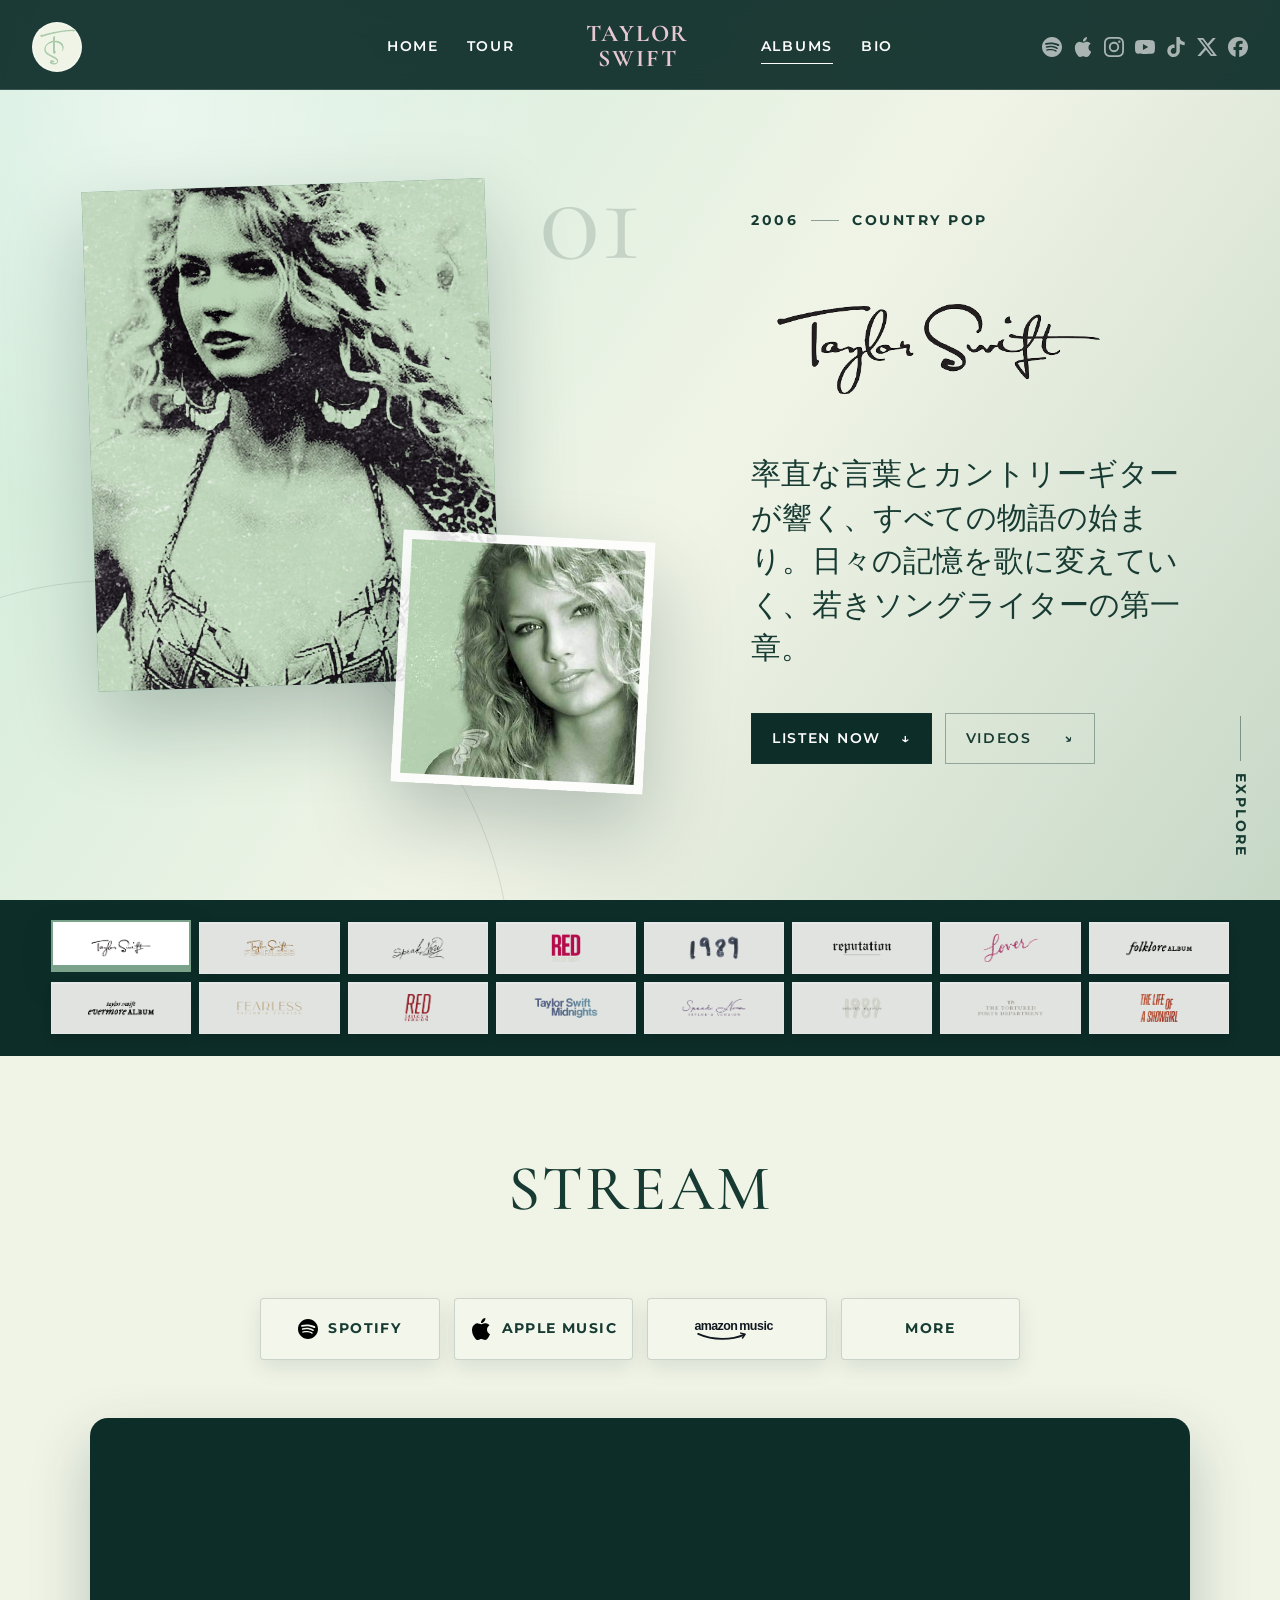
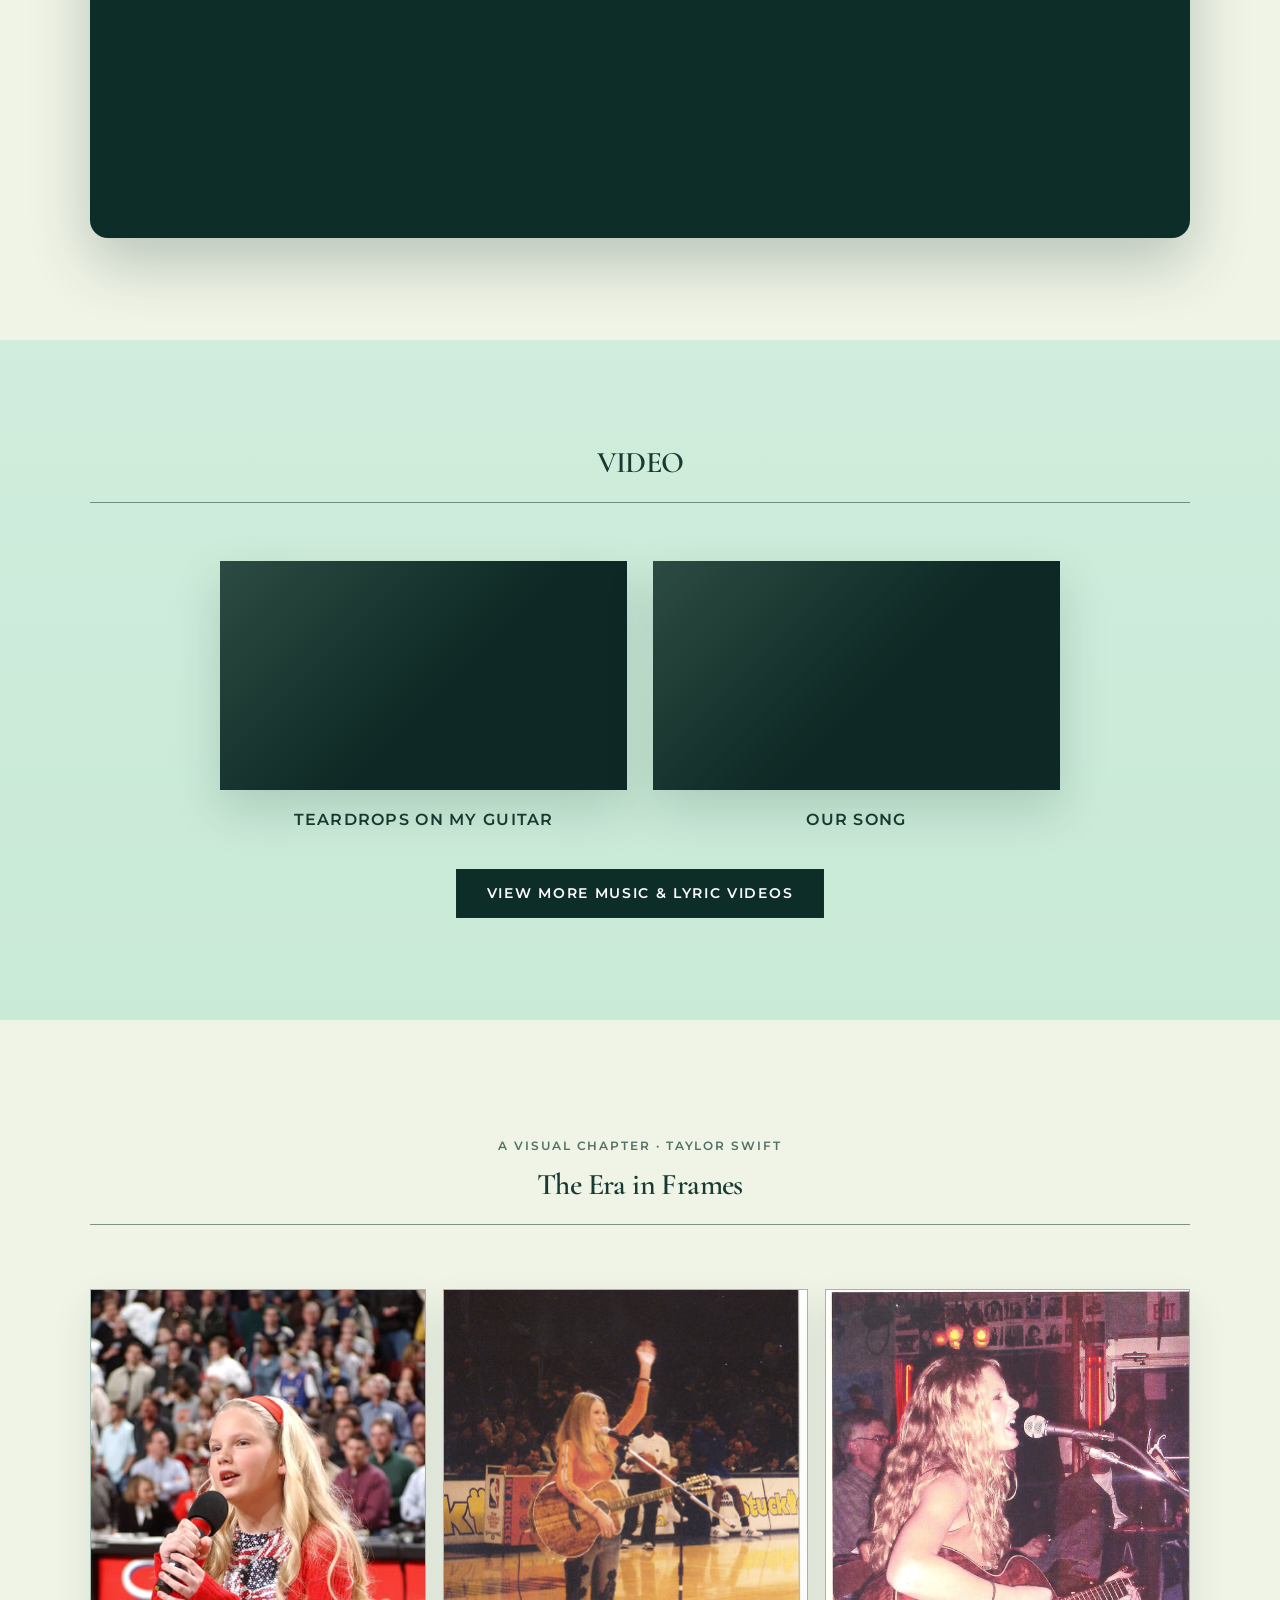
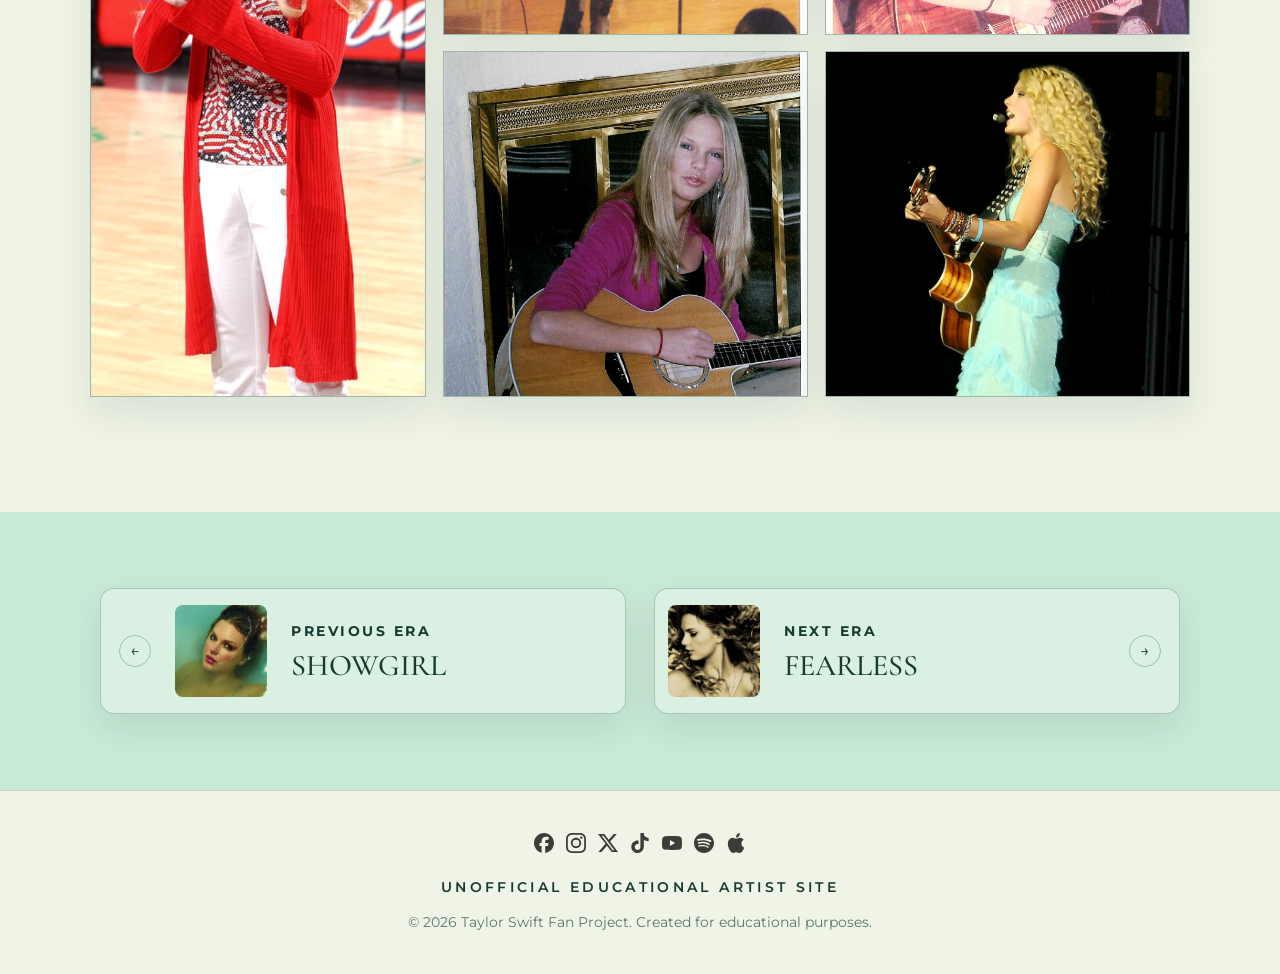
==== album.html @ 6740dd22 "Initial website" ====
<!DOCTYPE html>
<html lang="ja">
<head>
    <meta charset="UTF-8">
    <meta name="viewport" content="width=device-width, initial-scale=1">
    <meta name="description" content="Explore every Taylor Swift album era.">
    <meta name="referrer" content="strict-origin-when-cross-origin">
    <title>ALBUM | TAYLOR SWIFT</title>
    <link rel="preconnect" href="https://fonts.googleapis.com">
    <link rel="preconnect" href="https://fonts.gstatic.com" crossorigin>
    <link href="https://fonts.googleapis.com/css2?family=Cormorant+Garamond:wght@500;600;700&family=Montserrat:wght@400;500;600;700&family=Noto+Sans+JP:wght@400;500;600&display=swap" rel="stylesheet">
    <link rel="stylesheet" href="css/album.css">
    <link rel="stylesheet" href="css/global.css">
    <script src="js/nav.js" defer></script>
    <script src="js/album.js" defer></script>
</head>

<body class="album-page">
    <a class="skip-link" href="#main-content">Skip to content</a>

    <header class="site-header">
        <a class="monogram album-era-mark" href="index.html#home" aria-label="Taylor Swift home">
            <img data-nav-era-logo src="images/tour/logo-debut.png" alt="Taylor Swift era logo">
        </a>

        <button class="menu-toggle" type="button" aria-label="Open menu" aria-controls="mobile-menu" aria-expanded="false">
            <span></span><span></span><span></span>
        </button>

        <nav class="main-nav" aria-label="Main navigation">
            <a href="index.html#home">HOME</a>
            <a href="tour.html">TOUR</a>
            <a class="brand nav-brand" href="index.html#home" aria-label="Taylor Swift home">
                <span>TAYLOR</span>
                <span>SWIFT</span>
            </a>
            <a href="index.html#albums" aria-current="page">ALBUMS</a>
            <a href="bio.html">BIO</a>
        </nav>

        <nav class="header-socials" aria-label="Official social media">
            <a href="https://open.spotify.com/artist/06HL4z0CvFAxyc27GXpf02" target="_blank" rel="noopener" aria-label="Spotify"><img src="icons/spotify.svg" alt=""></a>
            <a href="https://music.apple.com/us/artist/taylor-swift/159260351" target="_blank" rel="noopener" aria-label="Apple Music"><img src="icons/applemusic.svg" alt=""></a>
            <a href="https://www.instagram.com/taylorswift/" target="_blank" rel="noopener" aria-label="Instagram"><img src="icons/instagram.svg" alt=""></a>
            <a href="https://www.youtube.com/@TaylorSwift" target="_blank" rel="noopener" aria-label="YouTube"><img src="icons/youtube.svg" alt=""></a>
            <a href="https://www.tiktok.com/@taylorswift" target="_blank" rel="noopener" aria-label="TikTok"><img src="icons/tiktok.svg" alt=""></a>
            <a href="https://x.com/taylorswift13" target="_blank" rel="noopener" aria-label="X"><img src="icons/x.svg" alt=""></a>
            <a href="https://www.facebook.com/TaylorSwift" target="_blank" rel="noopener" aria-label="Facebook"><img src="icons/facebook.svg" alt=""></a>
        </nav>

        <div class="mobile-menu" id="mobile-menu" aria-hidden="true">
            <div class="mobile-menu__panel">
                <a class="brand nav-brand mobile-menu__logo" href="index.html#home" aria-label="Taylor Swift home">
                    <span>TAYLOR</span><span>SWIFT</span>
                </a>
                <nav class="mobile-menu__nav" aria-label="Mobile navigation">
                    <a href="index.html#home">HOME</a>
                    <a href="tour.html">TOUR</a>
                    <a href="index.html#albums" aria-current="page">ALBUMS</a>
                    <a href="bio.html">BIO</a>
                </nav>
            </div>
        </div>
    </header>

    <main id="main-content">
        <section class="album-hero" aria-labelledby="album-title">
            <div class="hero-art">
                <span class="hero-number" data-era-number>01</span>
                <figure class="hero-portrait">
                    <img data-era-image src="images/album/era-debut.jpg" alt="Taylor Swift debut era">
                </figure>
                <figure class="hero-cover">
                    <img data-cover src="images/album/debut-cover.jpg" alt="Taylor Swift album cover">
                </figure>
            </div>

            <div class="hero-copy">
                <p class="eyebrow"><span data-year>2006</span><i></i><span data-genre>COUNTRY POP</span></p>
                <h1 id="album-title" class="visually-hidden">Taylor Swift</h1>
                <img class="album-logo" data-logo src="images/album/debut-logo.png" alt="Taylor Swift">
                <p class="hero-description" data-description>The first chapter of a songwriting story.</p>
                <div class="hero-actions">
                    <a class="button button--solid" href="#listen">LISTEN NOW <span>↓</span></a>
                    <a class="button" href="#videos">VIDEOS <span>↘</span></a>
                </div>
            </div>

            <a class="scroll-cue" href="#era-menu"><span></span>EXPLORE</a>
        </section>

        <nav class="era-menu" id="era-menu" aria-label="Choose an album era">
            <div class="era-menu__inner" data-era-menu></div>
        </nav>

        <section class="listen-section" id="listen" aria-labelledby="listen-title">
            <div class="section-title">
                <h2 id="listen-title">STREAM</h2>
            </div>

            <div class="stream-links">
                <a data-spotify-link href="https://open.spotify.com/artist/06HL4z0CvFAxyc27GXpf02" target="_blank" rel="noopener"><img src="icons/spotify.svg" alt=""><span>SPOTIFY</span></a>
                <a data-apple-link href="https://music.apple.com/us/artist/taylor-swift/159260351" target="_blank" rel="noopener">
                    <img class="stream-logo--apple" src="icons/applemusic.svg" alt="">
                    <span>APPLE MUSIC</span>
                </a>
                <a data-amazon-link href="https://music.amazon.com/search/Taylor%20Swift" target="_blank" rel="noopener">
                    <img class="stream-logo--amazon" src="icons/amazonmusic.svg" alt="Amazon Music">
                </a>
                <a data-more-link href="https://taylor.lnk.to/TaylorSwiftAlbum" target="_blank" rel="noopener"><span>MORE</span></a>
            </div>

            <div class="spotify-player">
                <iframe data-spotify-embed src="https://open.spotify.com/embed/album/5eyZZoQEFQWRHkV2xgAeBw?utm_source=generator&theme=0" title="Taylor Swift album on Spotify" loading="lazy" allow="autoplay; clipboard-write; encrypted-media; fullscreen; picture-in-picture"></iframe>
            </div>
        </section>

        <section class="video-section" id="videos" aria-labelledby="videos-title">
            <div class="media-heading">
                <h2 id="videos-title">VIDEO</h2>
            </div>

            <div class="video-grid" data-video-grid></div>

            <a class="more-videos" href="https://www.youtube.com/@TaylorSwift/videos" target="_blank" rel="noopener">View More Music &amp; Lyric Videos</a>
        </section>

        <section class="photos-section" id="photos" aria-labelledby="photos-title">
            <div class="media-heading">
                <p class="photos-kicker">A VISUAL CHAPTER · <span data-photos-era>TAYLOR SWIFT</span></p>
                <h2 id="photos-title">The Era in Frames</h2>
            </div>

            <div class="photos-grid" data-photos-grid></div>
        </section>

        <section class="era-navigation" aria-label="Album era navigation">
            <div class="era-navigation__inner">
                <a class="era-card era-card--previous" data-previous-link href="album.html?album=showgirl">
                    <span class="era-card__arrow" aria-hidden="true">←</span>
                    <img data-previous-cover src="images/album/showgirl-cover.jpg" alt="The Life of a Showgirl album cover">
                    <span class="era-card__copy">
                        <small>PREVIOUS ERA</small>
                        <strong data-previous-title>SHOWGIRL</strong>
                    </span>
                </a>

                <a class="era-card era-card--next" data-next-link href="album.html?album=fearless">
                    <img data-next-cover src="images/album/fearless-cover.png" alt="Fearless album cover">
                    <span class="era-card__copy">
                        <small>NEXT ERA</small>
                        <strong data-next-title>FEARLESS</strong>
                    </span>
                    <span class="era-card__arrow" aria-hidden="true">→</span>
                </a>
            </div>
        </section>
    </main>

    <footer class="footer">
        <div class="footer-socials">
            <a href="https://www.facebook.com/TaylorSwift" target="_blank" rel="noopener" aria-label="Facebook"><img src="icons/facebook.svg" alt=""></a>
            <a href="https://www.instagram.com/taylorswift" target="_blank" rel="noopener" aria-label="Instagram"><img src="icons/instagram.svg" alt=""></a>
            <a href="https://x.com/taylorswift13" target="_blank" rel="noopener" aria-label="X"><img src="icons/x.svg" alt=""></a>
            <a href="https://www.tiktok.com/@taylorswift" target="_blank" rel="noopener" aria-label="TikTok"><img src="icons/tiktok.svg" alt=""></a>
            <a href="https://www.youtube.com/@TaylorSwift" target="_blank" rel="noopener" aria-label="YouTube"><img src="icons/youtube.svg" alt=""></a>
            <a href="https://open.spotify.com/artist/06HL4z0CvFAxyc27GXpf02" target="_blank" rel="noopener" aria-label="Spotify"><img src="icons/spotify.svg" alt=""></a>
            <a href="https://music.apple.com/us/artist/taylor-swift/159260351" target="_blank" rel="noopener" aria-label="Apple Music"><img src="icons/applemusic.svg" alt=""></a>
        </div>
        <p>UNOFFICIAL EDUCATIONAL ARTIST SITE</p>
        <small>© 2026 Taylor Swift Fan Project. Created for educational purposes.</small>
    </footer>
</body>
</html>
---- css/album.css ----
:root {
    --header-height: 76px;
    --era-bg: #c9ead7;
    --era-soft: #f0f4e7;
    --era-ink: #173b32;
    --era-accent: #7ba38c;
    --era-dark: #0d2d28;
    --serif: "Cormorant Garamond", Georgia, serif;
    --sans: "Montserrat", Arial, sans-serif;
}

*,
*::before,
*::after {
    box-sizing: border-box;
}

html {
    scroll-behavior: smooth;
}

body {
    margin: 0;
    overflow-x: hidden;
    background: var(--era-soft);
    color: var(--era-ink);
    font-family: var(--sans);
}

body.menu-open {
    overflow: hidden;
}

a {
    color: inherit;
    text-decoration: none;
}

img {
    display: block;
    max-width: 100%;
}

button {
    color: inherit;
    font: inherit;
}

.skip-link {
    position: fixed;
    z-index: 1000;
    top: 12px;
    left: 12px;
    padding: 10px 15px;
    background: #fff;
    color: #111;
    font-size: var(--text-xs);
    font-weight: 700;
    transform: translateY(-160%);
}

.skip-link:focus {
    transform: translateY(0);
}

.visually-hidden {
    position: absolute;
    width: 1px;
    height: 1px;
    padding: 0;
    margin: -1px;
    overflow: hidden;
    clip: rect(0 0 0 0);
    white-space: nowrap;
    border: 0;
}

:focus-visible {
    outline: 2px solid currentColor;
    outline-offset: 4px;
}


/* Header */

.site-header {
    position: fixed;
    z-index: 100;
    top: 0;
    left: 0;
    display: grid;
    width: 100%;
    height: var(--header-height);
    padding: 0 clamp(16px, 2.5vw, 36px);
    grid-template-columns: 230px minmax(0, 1fr) 230px;
    align-items: center;
    color: #fff;
    background: color-mix(in srgb, var(--era-dark) 93%, transparent);
    border-bottom: 1px solid rgba(255, 255, 255, 0.14);
    backdrop-filter: blur(14px);
    -webkit-backdrop-filter: blur(14px);
}

.monogram {
    position: relative;
    display: block;
    width: 43px;
    height: 43px;
    border: 1px solid rgba(255, 255, 255, 0.65);
    border-radius: 50%;
    background: rgba(255, 255, 255, 0.08);
    font-family: var(--serif);
}

.monogram span {
    position: absolute;
    font-size: var(--text-md);
    line-height: 1;
}

.monogram span:first-child {
    top: 7px;
    left: 9px;
}

.monogram span:last-child {
    right: 8px;
    bottom: 6px;
}

.album-era-mark {
    display: grid;
    width: 50px;
    height: 50px;
    padding: 3px;
    place-items: center;
    border: 1px solid rgba(255, 255, 255, 0.35);
    border-radius: 50%;
    background: var(--era-soft);
    box-shadow: inset 0 0 0 1px rgba(255, 255, 255, 0.18);
}

.album-era-mark img {
    width: 38px;
    height: 38px;
    object-fit: contain;
    filter: none;
}

.main-nav {
    display: flex;
    align-items: center;
    justify-content: center;
    gap: clamp(20px, 2.2vw, 34px);
}

.main-nav > a:not(.brand) {
    position: relative;
    padding: 8px 0;
    font-size: var(--text-xs);
    font-weight: 700;
    letter-spacing: 0.08em;
}

.main-nav > a:not(.brand)::after {
    content: "";
    position: absolute;
    right: 0;
    bottom: 2px;
    left: 0;
    height: 1px;
    background: currentColor;
    transform: scaleX(0);
    transition: transform 0.25s ease;
}

.main-nav > a:hover::after,
.main-nav > a[aria-current="page"]::after {
    transform: scaleX(1);
}

.brand {
    display: grid;
    min-width: 150px;
    text-align: center;
}

.header-socials {
    display: flex;
    justify-content: flex-end;
    gap: 11px;
}

.header-socials a {
    display: grid;
    width: 20px;
    height: 20px;
    place-items: center;
    opacity: 0.62;
    transition: opacity 0.2s ease, transform 0.2s ease;
}

.header-socials a:hover {
    opacity: 1;
    transform: translateY(-2px);
}

.header-socials img {
    width: 100%;
    height: 100%;
    object-fit: contain;
    filter: brightness(0) invert(1);
}

.menu-toggle,
.mobile-menu {
    display: none;
}


/* Hero */

.album-hero {
    position: relative;
    display: grid;
    min-height: 100svh;
    padding: calc(var(--header-height) + clamp(44px, 7vh, 82px)) clamp(28px, 7vw, 110px) clamp(72px, 9vh, 110px);
    grid-template-columns: minmax(440px, 1.12fr) minmax(330px, 0.88fr);
    align-items: center;
    gap: clamp(55px, 8vw, 130px);
    overflow: hidden;
    background:
        radial-gradient(circle at 12% 12%, rgba(255, 255, 255, 0.55), transparent 30%),
        linear-gradient(125deg, var(--era-bg), var(--era-soft) 55%, color-mix(in srgb, var(--era-accent) 35%, var(--era-soft)));
}

.album-hero::before {
    content: "";
    position: absolute;
    width: 62vw;
    height: 62vw;
    left: -22vw;
    bottom: -37vw;
    border: 1px solid color-mix(in srgb, var(--era-ink) 12%, transparent);
    border-radius: 50%;
}

.hero-art {
    position: relative;
    width: min(650px, 100%);
    height: min(67vh, 690px);
    min-height: 500px;
}

.hero-portrait,
.hero-cover {
    position: absolute;
    margin: 0;
    overflow: hidden;
    background: var(--era-accent);
    box-shadow: 0 35px 80px color-mix(in srgb, var(--era-dark) 25%, transparent);
}

.hero-portrait {
    top: 0;
    left: 0;
    width: 72%;
    height: 83%;
    transform: rotate(-2deg);
}

.hero-cover {
    right: 0;
    bottom: 0;
    width: 45%;
    aspect-ratio: 1;
    padding: 9px;
    background: rgba(255, 255, 255, 0.88);
    transform: rotate(3deg);
}

.hero-portrait img,
.hero-cover img {
    width: 100%;
    height: 100%;
    object-fit: cover;
}

.hero-number {
    position: absolute;
    z-index: 2;
    top: -5%;
    right: 1%;
    color: color-mix(in srgb, var(--era-ink) 16%, transparent);
    font-family: var(--serif);
    font-size: var(--text-hero);
    line-height: 1;
}

.hero-copy {
    position: relative;
    z-index: 2;
    max-width: 590px;
}

.eyebrow {
    display: flex;
    margin: 0 0 26px;
    align-items: center;
    gap: 13px;
    font-size: var(--text-sm);
    font-weight: 700;
    letter-spacing: 0.18em;
}

.eyebrow i {
    width: 28px;
    height: 1px;
    background: currentColor;
    opacity: 0.45;
}

.album-logo {
    width: min(520px, 100%);
    max-height: 160px;
    object-fit: contain;
    object-position: left center;
}

.hero-description {
    max-width: 520px;
    margin: 35px 0 0;
    font-family: var(--serif);
    font-size: clamp(var(--text-md), 3vw, var(--text-lg));
    line-height: 1.45;
}

.hero-actions {
    display: flex;
    margin-top: 42px;
    gap: 13px;
    flex-wrap: wrap;
}

.button {
    display: inline-flex;
    min-width: 150px;
    min-height: 48px;
    padding: 13px 20px;
    align-items: center;
    justify-content: space-between;
    gap: 20px;
    border: 1px solid color-mix(in srgb, var(--era-ink) 38%, transparent);
    border-radius: 999px;
    font-size: var(--text-sm);
    font-weight: 700;
    letter-spacing: 0.13em;
    transition: background-color 0.25s ease, color 0.25s ease;
}

.button:hover,
.button--solid {
    background: var(--era-dark);
    color: #fff;
}

.button--solid:hover {
    background: transparent;
    color: var(--era-ink);
}

.scroll-cue {
    position: absolute;
    right: 28px;
    bottom: 42px;
    display: flex;
    align-items: center;
    gap: 12px;
    font-size: var(--text-sm);
    font-weight: 700;
    letter-spacing: 0.17em;
    writing-mode: vertical-rl;
}

.scroll-cue span {
    width: 1px;
    height: 45px;
    background: currentColor;
    opacity: 0.45;
}


/* Era navigation */

.era-menu {
    scroll-margin-top: var(--header-height);
    padding: 22px clamp(18px, 4vw, 64px);
    background: var(--era-dark);
    color: #fff;
    transition: background-color 0.35s ease;
}

.era-menu__inner {
    display: grid;
    width: min(1380px, 100%);
    margin: auto;
    grid-template-columns: repeat(8, minmax(0, 1fr));
    gap: 8px;
}

.era-menu a {
    display: grid;
    min-width: 0;
    min-height: 52px;
    padding: 9px 12px;
    place-items: center;
    border: 1px solid rgba(255, 255, 255, 0.62);
    border-radius: 0;
    background: #f8f7f4;
    box-shadow:
        0 5px 12px rgba(0, 0, 0, 0.14),
        inset 0 1px 0 #ffffff;
    cursor: pointer;
    opacity: 0.9;
    transition:
        background-color 0.25s ease,
        border-color 0.25s ease,
        box-shadow 0.25s ease,
        opacity 0.25s ease,
        transform 0.25s ease;
}

.era-menu a img {
    width: 100%;
    max-width: 112px;
    height: 28px;
    object-fit: contain;
    filter: drop-shadow(0 1px 0 rgba(255, 255, 255, 0.4));
    transition: transform 0.25s ease;
}

.era-menu a:hover {
    border-color: var(--tile-accent);
    background: #ffffff;
    box-shadow:
        0 10px 24px rgba(0, 0, 0, 0.25),
        inset 0 -4px 0 var(--tile-accent);
    opacity: 1;
    transform: translateY(-3px);
}

.era-menu a[aria-current="page"] {
    border: 2px solid var(--tile-accent);
    background: #ffffff;
    box-shadow:
        0 11px 26px color-mix(in srgb, var(--tile-dark) 42%, transparent),
        inset 0 -5px 0 var(--tile-accent);
    opacity: 1;
    transform: translateY(-2px);
}

.era-menu a:hover img,
.era-menu a[aria-current="page"] img {
    transform: scale(1.04);
}


/* Shared section title */

.section-title {
    margin-bottom: clamp(45px, 6vw, 78px);
    text-align: center;
}

.section-title p {
    margin: 0 0 13px;
    font-size: var(--text-sm);
    font-weight: 700;
    letter-spacing: 0.25em;
}

.section-title h2 {
    max-width: 980px;
    margin: 0 auto;
    font-family: var(--serif);
    font-size: var(--text-heading);
    font-weight: 500;
    line-height: 0.98;
    letter-spacing: 0.035em;
}


/* Stream */

.listen-section {
    scroll-margin-top: var(--header-height);
    padding: clamp(78px, 8vw, 112px) clamp(25px, 7vw, 105px);
    background: var(--era-soft);
}

.listen-section > * {
    width: min(1120px, 100%);
    margin-inline: auto;
}

.stream-links {
    display: grid;
    width: min(760px, 100%);
    margin: 0 auto clamp(35px, 5vw, 58px);
    grid-template-columns: repeat(4, 1fr);
    gap: 14px;
}

.stream-links a {
    display: flex;
    min-height: 62px;
    padding: 15px 12px;
    align-items: center;
    justify-content: center;
    gap: 10px;
    border: 1px solid color-mix(in srgb, var(--era-ink) 18%, transparent);
    border-radius: 4px;
    background: color-mix(in srgb, var(--era-soft) 84%, white);
    color: var(--era-ink);
    font-size: var(--text-sm);
    font-weight: 700;
    letter-spacing: 0.1em;
    box-shadow: 0 8px 20px color-mix(in srgb, var(--era-dark) 10%, transparent);
    transition: transform 0.2s ease, opacity 0.2s ease;
}

.stream-links a:hover {
    opacity: 0.9;
    transform: translateY(-2px);
}

.stream-links img {
    width: 20px;
    height: 20px;
    object-fit: contain;
    filter: none;
}

.stream-links .stream-logo--apple {
    width: 22px;
    height: 22px;
}

.stream-logo--amazon {
    display: block;
    width: 88px !important;
    height: 28px !important;
}

.spotify-player {
    overflow: hidden;
    padding: clamp(18px, 3vw, 34px);
    border-radius: 18px;
    background: var(--era-dark);
    box-shadow: 0 25px 60px color-mix(in srgb, var(--era-dark) 24%, transparent);
}

.spotify-player iframe {
    display: block;
    width: 100%;
    height: 352px;
    border: 0;
    border-radius: 12px;
}


/* Videos */

.video-section {
    scroll-margin-top: var(--header-height);
    padding: clamp(78px, 8vw, 112px) clamp(25px, 7vw, 105px);
    background:
        linear-gradient(180deg, color-mix(in srgb, var(--era-bg) 86%, white), var(--era-bg));
    color: var(--era-ink);
}

.video-section > * {
    width: min(1220px, 100%);
    margin-inline: auto;
}

.media-heading {
    margin-bottom: clamp(36px, 5vw, 58px);
    padding-bottom: 20px;
    border-bottom: 1px solid color-mix(in srgb, var(--era-ink) 52%, transparent);
    text-align: center;
}

.media-heading h2 {
    margin: 0;
    font-size: clamp(var(--text-md), 3vw, var(--text-lg));
    font-weight: 600;
    line-height: 1.3;
}

.video-grid {
    display: grid;
    grid-template-columns: repeat(3, minmax(0, 1fr));
    gap: clamp(18px, 2vw, 28px);
}

.video-grid[data-count="1"] {
    width: min(620px, 100%);
    grid-template-columns: 1fr;
}

.video-grid[data-count="2"] {
    width: min(840px, 100%);
    grid-template-columns: repeat(2, minmax(0, 1fr));
}

.video-card {
    min-width: 0;
}

.video-frame {
    position: relative;
    width: 100%;
    aspect-ratio: 16 / 9;
    overflow: hidden;
    border: 0;
    border-radius: 0;
    background:
        linear-gradient(135deg, color-mix(in srgb, var(--era-accent) 28%, transparent), transparent 55%),
        color-mix(in srgb, var(--era-dark) 86%, #111);
    box-shadow: 0 20px 46px color-mix(in srgb, var(--era-dark) 16%, transparent);
}

.video-frame iframe {
    display: block;
    width: 100%;
    height: 100%;
    border: 0;
}

.video-card h3 {
    margin: 18px 4px 0;
    color: var(--era-ink);
    font-family: var(--sans);
    font-size: clamp(var(--text-sm), 1.35vw, var(--text-base));
    font-weight: 600;
    line-height: 1.45;
    letter-spacing: 0.08em;
    text-align: center;
    text-transform: uppercase;
}

.more-videos {
    display: flex;
    width: fit-content;
    min-height: 43px;
    margin-top: 38px;
    padding: 12px 30px;
    align-items: center;
    justify-content: center;
    border: 1px solid color-mix(in srgb, var(--era-ink) 36%, transparent);
    border-radius: 0;
    background: var(--era-dark);
    color: #fff;
    font-size: var(--text-sm);
    font-weight: 700;
    letter-spacing: 0.04em;
}


/* Era photography — quiet editorial gallery */

.photos-section {
    scroll-margin-top: var(--header-height);
    padding: clamp(84px, 9vw, 128px) clamp(25px, 7vw, 105px) clamp(88px, 9vw, 132px);
    overflow: hidden;
    background: var(--era-soft);
}

.photos-section > * {
    width: min(1180px, 100%);
    margin-inline: auto;
}

.photos-grid {
    display: grid;
    width: min(1180px, 100%);
    margin-top: clamp(40px, 5vw, 68px);
    grid-template-columns: minmax(250px, 0.92fr) repeat(2, minmax(0, 1fr));
    grid-template-rows: repeat(2, clamp(250px, 27vw, 354px));
    gap: clamp(10px, 1.3vw, 18px);
}

.photo-frame {
    position: relative;
    margin: 0;
    overflow: hidden;
    border: 1px solid color-mix(in srgb, var(--era-ink) 30%, transparent);
    border-radius: 0;
    background: color-mix(in srgb, var(--era-bg) 72%, white);
    box-shadow: 0 16px 36px color-mix(in srgb, var(--era-dark) 10%, transparent);
}

.photo-frame:nth-of-type(1) {
    grid-column: 1;
    grid-row: 1 / 3;
    border-radius: 0;
}

.photo-frame:nth-of-type(2) {
    grid-column: 2;
    grid-row: 1;
}

.photo-frame:nth-of-type(3) {
    grid-column: 3;
    grid-row: 1;
}

.photo-frame:nth-of-type(4) {
    grid-column: 2;
    grid-row: 2;
}

.photo-frame:nth-of-type(5) {
    grid-column: 3;
    grid-row: 2;
}

.photo-frame img {
    display: block;
    width: 100%;
    height: 100%;
    object-fit: cover;
    object-position: center 18%;
    filter: saturate(0.94) contrast(1.02);
}

.photo-frame:nth-of-type(1) img {
    object-position: center 20%;
}

.photo-frame:nth-of-type(3) img,
.photo-frame:nth-of-type(4) img {
    object-position: center;
}

body[data-album="debut"] .photo-frame:nth-of-type(3) img,
body[data-album="speak-now"] .photo-frame:nth-of-type(4) img,
body[data-album="speak-now-tv"] .photo-frame:nth-of-type(4) img {
    object-position: center top;
}

.photos-kicker {
    margin: 0 0 9px;
    color: color-mix(in srgb, var(--era-ink) 72%, transparent);
    font-family: "Montserrat", sans-serif;
    font-size: var(--text-xs);
    font-weight: 600;
    letter-spacing: 0.16em;
}


/* Previous / next era navigation and footer */

.era-navigation {
    padding: clamp(48px, 6vw, 76px) clamp(25px, 7vw, 105px);
    background: var(--era-bg);
}

.era-navigation__inner {
    display: grid;
    width: min(1080px, 100%);
    margin-inline: auto;
    grid-template-columns: repeat(2, minmax(0, 1fr));
    gap: clamp(16px, 2.4vw, 28px);
}

.era-card {
    display: grid;
    min-width: 0;
    min-height: 126px;
    padding: 13px 18px 13px 13px;
    grid-template-columns: 92px minmax(0, 1fr) auto;
    align-items: center;
    gap: clamp(14px, 2vw, 24px);
    border: 1px solid color-mix(in srgb, var(--era-ink) 24%, transparent);
    border-radius: 14px;
    background: color-mix(in srgb, white 30%, transparent);
    color: var(--era-ink);
    box-shadow: 0 14px 34px color-mix(in srgb, var(--era-dark) 10%, transparent);
    transition: border-color 0.2s ease, background-color 0.2s ease, transform 0.2s ease;
}

.era-card:hover {
    border-color: color-mix(in srgb, var(--era-ink) 48%, transparent);
    background: color-mix(in srgb, white 42%, transparent);
    transform: translateY(-2px);
}

.era-card--previous {
    padding: 13px 13px 13px 18px;
    grid-template-columns: auto 92px minmax(0, 1fr);
}

.era-card img {
    width: 92px;
    aspect-ratio: 1;
    object-fit: cover;
    border-radius: 8px;
}

.era-card__copy {
    display: grid;
    min-width: 0;
    gap: 7px;
}

.era-card__copy small {
    font-size: var(--text-sm);
    font-weight: 700;
    letter-spacing: 0.18em;
}

.era-card__copy strong {
    overflow: hidden;
    font-family: var(--serif);
    font-size: clamp(var(--text-md), 3vw, var(--text-lg));
    font-weight: 500;
    line-height: 1.08;
    text-overflow: ellipsis;
}

.era-card__arrow {
    display: grid;
    width: 32px;
    height: 32px;
    place-items: center;
    border: 1px solid color-mix(in srgb, var(--era-ink) 28%, transparent);
    border-radius: 50%;
    font-size: var(--text-base);
    line-height: 1;
}

.footer {
    padding: 42px 20px 38px;
    border-top: 1px solid color-mix(in srgb, var(--era-ink) 18%, transparent);
    background: var(--era-soft);
    color: var(--era-ink);
    text-align: center;
}

.footer-socials {
    display: flex;
    margin-bottom: 22px;
    align-items: center;
    justify-content: center;
    gap: 12px;
}

.footer-socials a {
    display: grid;
    width: 20px;
    height: 20px;
    place-items: center;
    opacity: 0.75;
    transition: opacity 0.2s ease, transform 0.2s ease;
}

.footer-socials a:hover {
    opacity: 1;
    transform: translateY(-2px);
}

.footer-socials img {
    width: 100%;
    height: 100%;
    object-fit: contain;
}

.footer p {
    margin-bottom: 10px;
    font-size: var(--text-sm);
    font-weight: 600;
    letter-spacing: 0.24em;
}

.footer small {
    font-size: var(--text-sm);
    opacity: 0.68;
}


/* Responsive */

@media (max-width: 1080px) {
    .site-header {
        grid-template-columns: 185px minmax(0, 1fr) 185px;
        padding-inline: 24px;
    }

    .main-nav {
        gap: 20px;
    }

    .brand {
        min-width: 130px;
    }

    .header-socials {
        gap: 8px;
    }

    .album-hero {
        grid-template-columns: minmax(390px, 1fr) minmax(300px, 0.82fr);
        gap: 55px;
    }

    .era-menu__inner {
        grid-template-columns: repeat(4, minmax(0, 1fr));
    }

    .era-menu a {
        min-height: 58px;
    }
}

@media (max-width: 820px) {
    .album-hero {
        min-height: auto;
        padding: calc(var(--header-height) + 45px) 25px 85px;
        grid-template-columns: 1fr;
        gap: 70px;
    }

    .hero-art {
        width: min(610px, 100%);
        height: 58vh;
        min-height: 480px;
        margin-inline: auto;
    }

    .hero-copy {
        max-width: 620px;
        margin-inline: auto;
        text-align: center;
    }

    .eyebrow,
    .hero-actions {
        justify-content: center;
    }

    .album-logo {
        margin-inline: auto;
        object-position: center;
    }

    .scroll-cue {
        display: none;
    }

    .video-grid[data-count="2"] {
        width: 100%;
        grid-template-columns: 1fr 1fr;
    }

    .video-grid[data-count="1"] {
        width: min(620px, 100%);
        grid-template-columns: 1fr;
    }

    .photos-grid {
        width: min(760px, 100%);
        grid-template-columns: minmax(210px, 0.9fr) repeat(2, minmax(0, 1fr));
        grid-template-rows: repeat(2, clamp(220px, 31vw, 285px));
    }
}

@media (max-width: 580px) {
    .era-menu {
        padding-inline: 14px;
    }

    .era-menu__inner {
        width: 100%;
        padding-bottom: 8px;
        grid-template-columns: none;
        grid-template-rows: repeat(2, 54px);
        grid-auto-columns: minmax(138px, 44vw);
        grid-auto-flow: column;
        overflow-x: auto;
        scroll-snap-type: x proximity;
        scrollbar-width: thin;
    }

    .era-menu a {
        min-height: 54px;
        scroll-snap-align: start;
    }

    .hero-art {
        height: 51vh;
        min-height: 390px;
    }

    .hero-portrait {
        width: 78%;
    }

    .hero-cover {
        width: 48%;
    }

    .hero-description {
        font-size: var(--text-md);
    }

    .hero-actions {
        display: grid;
    }

    .button {
        width: 100%;
    }

    .stream-links {
        grid-template-columns: 1fr 1fr;
    }

    .stream-links a {
        min-height: 56px;
    }

    .video-grid,
    .video-grid[data-count="1"],
    .video-grid[data-count="2"] {
        width: 100%;
        grid-template-columns: 1fr;
    }

    .photos-grid {
        width: 100%;
        margin-top: 34px;
        grid-template-columns: repeat(2, minmax(0, 1fr));
        grid-template-rows: min(108vw, 500px) repeat(2, min(52vw, 240px));
        gap: 8px;
    }

    .photo-frame:nth-of-type(1) {
        grid-column: 1 / 3;
        grid-row: 1;
        border-radius: 0;
    }

    .photo-frame:nth-of-type(2) {
        grid-column: 1;
        grid-row: 2;
    }

    .photo-frame:nth-of-type(3) {
        grid-column: 2;
        grid-row: 2;
    }

    .photo-frame:nth-of-type(4) {
        grid-column: 1;
        grid-row: 3;
    }

    .photo-frame:nth-of-type(5) {
        grid-column: 2;
        grid-row: 3;
    }

    .era-navigation__inner {
        grid-template-columns: 1fr;
    }

    .era-card {
        min-height: 104px;
        padding: 10px 14px 10px 10px;
        grid-template-columns: 76px minmax(0, 1fr) auto;
        gap: 14px;
    }

    .era-card--previous {
        padding: 10px 10px 10px 14px;
        grid-template-columns: auto 76px minmax(0, 1fr);
    }

    .era-card img {
        width: 76px;
    }

    .era-card__copy strong {
        font-size: var(--text-md);
    }

}

@media (prefers-reduced-motion: reduce) {
    html {
        scroll-behavior: auto;
    }

    *,
    *::before,
    *::after {
        transition-duration: 0.01ms !important;
    }
}
---- css/global.css ----
/* Shared design system */
:root {
    --site-font-display: "Cormorant Garamond", Georgia, serif;
    --site-font-body: "Montserrat", "Noto Sans JP", Arial, sans-serif;
    --site-header-height: 90px;
    --site-header-offset: 0px;
    --header-height: var(--site-header-height);
    --nav-height: var(--site-header-height);
    --site-radius: 0;
    --site-focus: #d9b7c3;
    --text-xs: .75rem;
    --text-sm: .875rem;
    --text-base: 1rem;
    --text-md: 1.125rem;
    --text-lg: 1.875rem;
    --text-xl: 2.75rem;
    --text-heading: clamp(2.6rem, 5vw, 4.75rem);
    --text-display: clamp(3.5rem, 8vw, 7rem);
    --text-hero: clamp(4.5rem, 10vw, 9rem);
    --text-nav: .8125rem;
    --text-nav-small: .75rem;
}

html {
    font-size: 100%;
    scroll-padding-top: calc(var(--site-header-height) + var(--site-header-offset) + 18px);
}

body {
    font-family: var(--site-font-body);
    font-size: 1rem;
    line-height: 1.65;
    text-rendering: optimizeLegibility;
    -webkit-font-smoothing: antialiased;
}

.visually-hidden {
    position: absolute;
    width: 1px;
    height: 1px;
    padding: 0;
    margin: -1px;
    overflow: hidden;
    clip: rect(0 0 0 0);
    white-space: nowrap;
    border: 0;
}

/* Typography roles shared by every page. */
h1,
h2,
h3 {
    font-weight: 600;
    letter-spacing: -.02em;
}

p,
li,
dd {
    font-weight: 400;
}

h1,
h2,
h3,
.site-logo,
.brand,
.main-logo {
    font-family: var(--site-font-display);
}

p {
    line-height: 1.72;
}

.site-header,
.navbar {
    top: 0;
    min-height: var(--site-header-height);
    padding-top: 8px;
    padding-bottom: 4px;
}

.site-header {
    height: var(--site-header-height);
}

.nav-brand {
    display: grid;
    width: 126px;
    min-width: 126px;
    margin-inline: clamp(18px, 2.5vw, 38px);
    place-items: center;
    color: inherit;
    font-family: var(--site-font-display);
    font-weight: 600;
    text-align: center;
    text-transform: uppercase;
    text-shadow: none;
}

.nav-brand span {
    display: block;
    margin: 0;
    font-family: inherit;
    font-size: var(--text-md);
    font-weight: 600;
    line-height: .82;
    letter-spacing: -.035em;
}

.nav-brand span + span {
    margin-top: 5px;
}

/* Keep both words in the Home navbar logo at the same visual size. */
.home-page .main-nav .site-logo.nav-brand span {
    font-size: var(--text-lg);
    line-height: .9;
    letter-spacing: .08em;
}

.home-page .main-nav .site-logo.nav-brand span + span {
    margin-top: 5px;
    margin-left: 0;
}

.main-nav > a:not(.site-logo):not(.brand),
.nav-links > a:not(.main-logo) {
    font-family: var(--site-font-body);
    font-size: var(--text-sm);
    font-weight: 600;
    letter-spacing: .12em;
}

.site-logo,
.brand,
.main-logo {
    letter-spacing: -.035em;
}

:focus-visible {
    outline: 3px solid var(--site-focus);
    outline-offset: 4px;
}

iframe,
.home-album-card,
.playlist-card,
.video-frame,
.photo-frame {
    border-radius: var(--site-radius);
}

/* Square buttons use one clear, editorial style across the site. */
.button,
.pill-button,
.tour-preview__link,
.more-videos,
.home-bio__link,
.bio-impact__copy a,
.playlist-card a {
    border-radius: 0;
    font-family: var(--site-font-body);
    font-size: var(--text-sm);
    font-weight: 600;
    letter-spacing: .12em;
    text-transform: uppercase;
}

/* The Home palette excludes the Albums section, whose era colors stay unchanged. */
.home-page .tour-preview {
    background: #f2eee9;
    color: #282329;
}

.home-page .tour-preview__text {
    color: #65535d;
}

.home-page .tour-preview__link {
    border: 1px solid #5d4653;
    background: #5d4653;
    color: #fffaf7;
    box-shadow: 0 14px 32px rgba(62, 42, 54, .2);
}

.home-page .tour-preview__link:hover {
    background: #493640;
    box-shadow: 0 18px 38px rgba(62, 42, 54, .28);
    filter: none;
}

/* Keep the Taylor Swift wordmark more prominent than navigation labels. */
.site-logo.nav-brand,
.brand.nav-brand,
.main-logo.nav-brand {
    color: #e7c8d2;
}

.site-logo.nav-brand span,
.brand.nav-brand span {
    font-weight: 700;
}

body.menu-open {
    overflow: hidden;
}

.menu-toggle,
.mobile-menu {
    display: none;
}

/* Shared tablet and phone navigation */
@media (max-width: 900px) {
    :root {
        --site-header-height: 82px;
    }

    .site-header,
    .navbar {
        display: flex;
        height: var(--site-header-height);
        min-height: var(--site-header-height);
        padding: 0 24px;
        align-items: center;
        justify-content: center;
    }

    .site-header > .ts-logo,
    .site-header > .album-era-mark,
    .navbar > .era-logo,
    .site-header > .header-socials,
    .navbar > .socials {
        display: none;
    }

    .site-header > .main-nav,
    .navbar > .nav-links {
        position: relative;
        inset: auto;
        z-index: 55;
        display: flex;
        width: auto;
        padding: 0;
        align-items: center;
        justify-content: center;
        background: transparent;
        opacity: 1;
        visibility: visible;
        transform: none;
    }

    .site-header > .main-nav > a:not(.site-logo):not(.brand),
    .navbar > .nav-links > a:not(.main-logo) {
        display: none;
    }

    .site-header > .main-nav > .site-logo.nav-brand,
    .site-header > .main-nav > .brand.nav-brand {
        display: grid;
        width: 112px;
        min-width: 112px;
        margin-inline: 0;
    }

    .site-header > .main-nav > .site-logo.nav-brand span,
    .site-header > .main-nav > .brand.nav-brand span,
    .home-page .main-nav .site-logo.nav-brand span {
        margin-left: 0;
        font-size: var(--text-md);
        line-height: .88;
        letter-spacing: .04em;
    }

    .site-header > .main-nav > .site-logo.nav-brand span + span,
    .site-header > .main-nav > .brand.nav-brand span + span,
    .home-page .main-nav .site-logo.nav-brand span + span {
        margin-top: 5px;
    }

    .navbar > .nav-links > .main-logo.nav-brand {
        display: flex;
        width: 224px;
        min-width: 224px;
        margin: 0;
    }

    .navbar > .nav-links > .main-logo.nav-brand strong {
        font-size: 24px;
        font-weight: 700;
    }

    .navbar > .nav-links > .main-logo.nav-brand small {
        margin-top: 4px;
        font-size: 13px;
        font-weight: 600;
        letter-spacing: .14em;
    }

    .menu-toggle {
        position: absolute;
        z-index: 70;
        top: 50%;
        left: 24px;
        display: block;
        width: 34px;
        height: 24px;
        padding: 0;
        border: 0;
        background: transparent;
        color: inherit;
        cursor: pointer;
        transform: translateY(-50%);
    }

    .menu-toggle span {
        position: absolute;
        left: 0;
        display: block;
        width: 34px;
        height: 2px;
        background: currentColor;
        border-radius: 2px;
        transition: top .25s ease, opacity .25s ease, transform .25s ease;
    }

    .menu-toggle span:nth-child(1) { top: 1px; }
    .menu-toggle span:nth-child(2) { top: 11px; }
    .menu-toggle span:nth-child(3) { top: 21px; }
    .menu-toggle.is-active span:nth-child(1) { top: 11px; transform: rotate(45deg); }
    .menu-toggle.is-active span:nth-child(2) { opacity: 0; }
    .menu-toggle.is-active span:nth-child(3) { top: 11px; transform: rotate(-45deg); }

    .mobile-menu {
        position: fixed;
        z-index: 60;
        inset: 0;
        display: block;
        width: 100vw;
        height: 100dvh;
        padding: 0;
        background: rgba(0, 0, 0, .3);
        opacity: 0;
        visibility: hidden;
        pointer-events: none;
        transition: opacity .28s ease, visibility .28s ease;
    }

    .mobile-menu.is-open {
        opacity: 1;
        visibility: visible;
        pointer-events: auto;
    }

    .mobile-menu__panel {
        position: relative;
        width: min(72vw, 300px);
        height: 100dvh;
        display: flex;
        padding: 108px 34px 44px;
        flex-direction: column;
        align-items: flex-start;
        background: rgba(16, 16, 16, .5);
        backdrop-filter: blur(5px);
        -webkit-backdrop-filter: blur(5px);
        color: #fff;
        box-shadow: 12px 0 35px rgba(0, 0, 0, .3);
        transform: translateX(-100%);
        transition: transform .32s ease;
    }

    .mobile-menu.is-open .mobile-menu__panel {
        transform: translateX(0);
    }

    body.menu-open .site-header > .main-nav,
    body.menu-open .navbar > .nav-links {
        opacity: 0;
        visibility: hidden;
    }

    body.menu-open .site-header,
    body.menu-open .navbar {
        backdrop-filter: none;
        -webkit-backdrop-filter: none;
    }

    body.menu-open .menu-toggle {
        color: #fff;
    }

    .mobile-menu__logo {
        position: absolute;
        top: 25px;
        left: 50%;
        width: 112px;
        min-width: 112px;
        margin: 0;
        color: #fff;
        transform: translateX(-50%);
    }

    .mobile-menu__logo.nav-brand span {
        margin-left: 0;
        font-size: var(--text-md);
        line-height: .88;
        letter-spacing: .04em;
    }

    .mobile-menu__logo.nav-brand span + span {
        margin-top: 5px;
    }

    .tour-mobile-logo {
        display: flex;
        width: 220px;
        min-width: 220px;
        flex-direction: column;
        align-items: center;
        font-family: var(--site-font-display);
        line-height: .8;
        white-space: nowrap;
    }

    .tour-mobile-logo strong {
        font-size: 24px;
        font-weight: 700;
        line-height: .8;
        letter-spacing: -.06em;
    }

    .tour-mobile-logo small {
        margin-top: 4px;
        font-size: 13px;
        font-weight: 600;
        line-height: 1;
        letter-spacing: .14em;
    }

    .mobile-menu .mobile-menu__nav {
        width: 100%;
        display: flex;
        flex-direction: column;
        align-items: flex-start;
        gap: 16px;
    }

    .mobile-menu .mobile-menu__nav a {
        position: relative;
        padding: 7px 0;
        color: #fff;
        font-family: var(--site-font-body);
        font-size: var(--text-nav);
        font-weight: 700;
        letter-spacing: .1em;
        text-transform: uppercase;
    }

    .mobile-menu .mobile-menu__nav a::after {
        content: "";
        position: absolute;
        bottom: 0;
        left: 0;
        width: 100%;
        height: 2px;
        background: currentColor;
        opacity: 0;
    }

    .mobile-menu .mobile-menu__nav a[aria-current="page"]::after,
    .mobile-menu .mobile-menu__nav a.current::after {
        opacity: 1;
    }
}

@media (max-width: 480px) {
    :root {
        --site-header-height: 74px;
    }

    .site-header,
    .navbar {
        padding-inline: 17px;
    }

    .menu-toggle {
        left: 17px;
        width: 29px;
        height: 22px;
    }

    .menu-toggle span {
        width: 29px;
    }

    .menu-toggle span:nth-child(1) { top: 1px; }
    .menu-toggle span:nth-child(2) { top: 10px; }
    .menu-toggle span:nth-child(3) { top: 19px; }
    .menu-toggle.is-active span:nth-child(1),
    .menu-toggle.is-active span:nth-child(3) { top: 10px; }

    .site-header > .main-nav > .site-logo.nav-brand,
    .site-header > .main-nav > .brand.nav-brand {
        width: 96px;
        min-width: 96px;
    }

    .site-header > .main-nav > .site-logo.nav-brand span,
    .site-header > .main-nav > .brand.nav-brand span,
    .home-page .main-nav .site-logo.nav-brand span {
        font-size: var(--text-md);
    }

    .navbar > .nav-links > .main-logo.nav-brand {
        width: 196px;
        min-width: 196px;
    }

    .navbar > .nav-links > .main-logo.nav-brand strong {
        font-size: 22px;
    }

    .navbar > .nav-links > .main-logo.nav-brand small {
        font-size: 12px;
    }

    .mobile-menu__panel {
        width: min(78vw, 280px);
        padding: 96px 28px 38px;
    }

    .mobile-menu__logo {
        top: 22px;
    }

    .tour-mobile-logo {
        width: 196px;
        min-width: 196px;
    }

    .tour-mobile-logo strong { font-size: 22px; }
    .tour-mobile-logo small { font-size: 12px; }

    .mobile-menu .mobile-menu__nav a {
        font-size: var(--text-nav-small);
    }
}

@media (prefers-reduced-motion: reduce) {
    html {
        scroll-behavior: auto;
    }
}

/* Consistent two-line Taylor Swift wordmark across Home, Albums, and Bio. */
body .site-header .main-nav .nav-brand.site-logo span,
body .site-header .main-nav .nav-brand.brand span,
body .site-header .mobile-menu .nav-brand.site-logo span,
body .site-header .mobile-menu .nav-brand.brand span {
    display: block;
    margin: 0;
    font-family: var(--site-font-display);
    font-size: 24px;
    font-weight: 700;
    line-height: .82;
    letter-spacing: .08em;
}

body .site-header .main-nav .nav-brand.site-logo span + span,
body .site-header .main-nav .nav-brand.brand span + span,
body .site-header .mobile-menu .nav-brand.site-logo span + span,
body .site-header .mobile-menu .nav-brand.brand span + span {
    margin-top: 5px;
    margin-left: 0;
}

@media (max-width: 900px) {
    body .site-header .main-nav .nav-brand.site-logo span,
    body .site-header .main-nav .nav-brand.brand span,
    body .site-header .mobile-menu .nav-brand.site-logo span,
    body .site-header .mobile-menu .nav-brand.brand span {
        font-size: 20px;
    }
}

/* Tour title sizes on tablet and mobile */
@media (max-width: 900px) {
    .tour-page .navbar > .nav-links > .main-logo.nav-brand strong:first-child {
        font-size: 20px;
    }

    .tour-page .navbar > .nav-links > .main-logo.nav-brand strong:last-child {
        margin-top: 3px;
        font-size: 16px;
        letter-spacing: 0.07em;
    }
}

@media (max-width: 480px) {
    .tour-page .navbar > .nav-links > .main-logo.nav-brand strong:first-child {
        font-size: 18px;
    }

    .tour-page .navbar > .nav-links > .main-logo.nav-brand strong:last-child {
        font-size: 14px;
    }
}
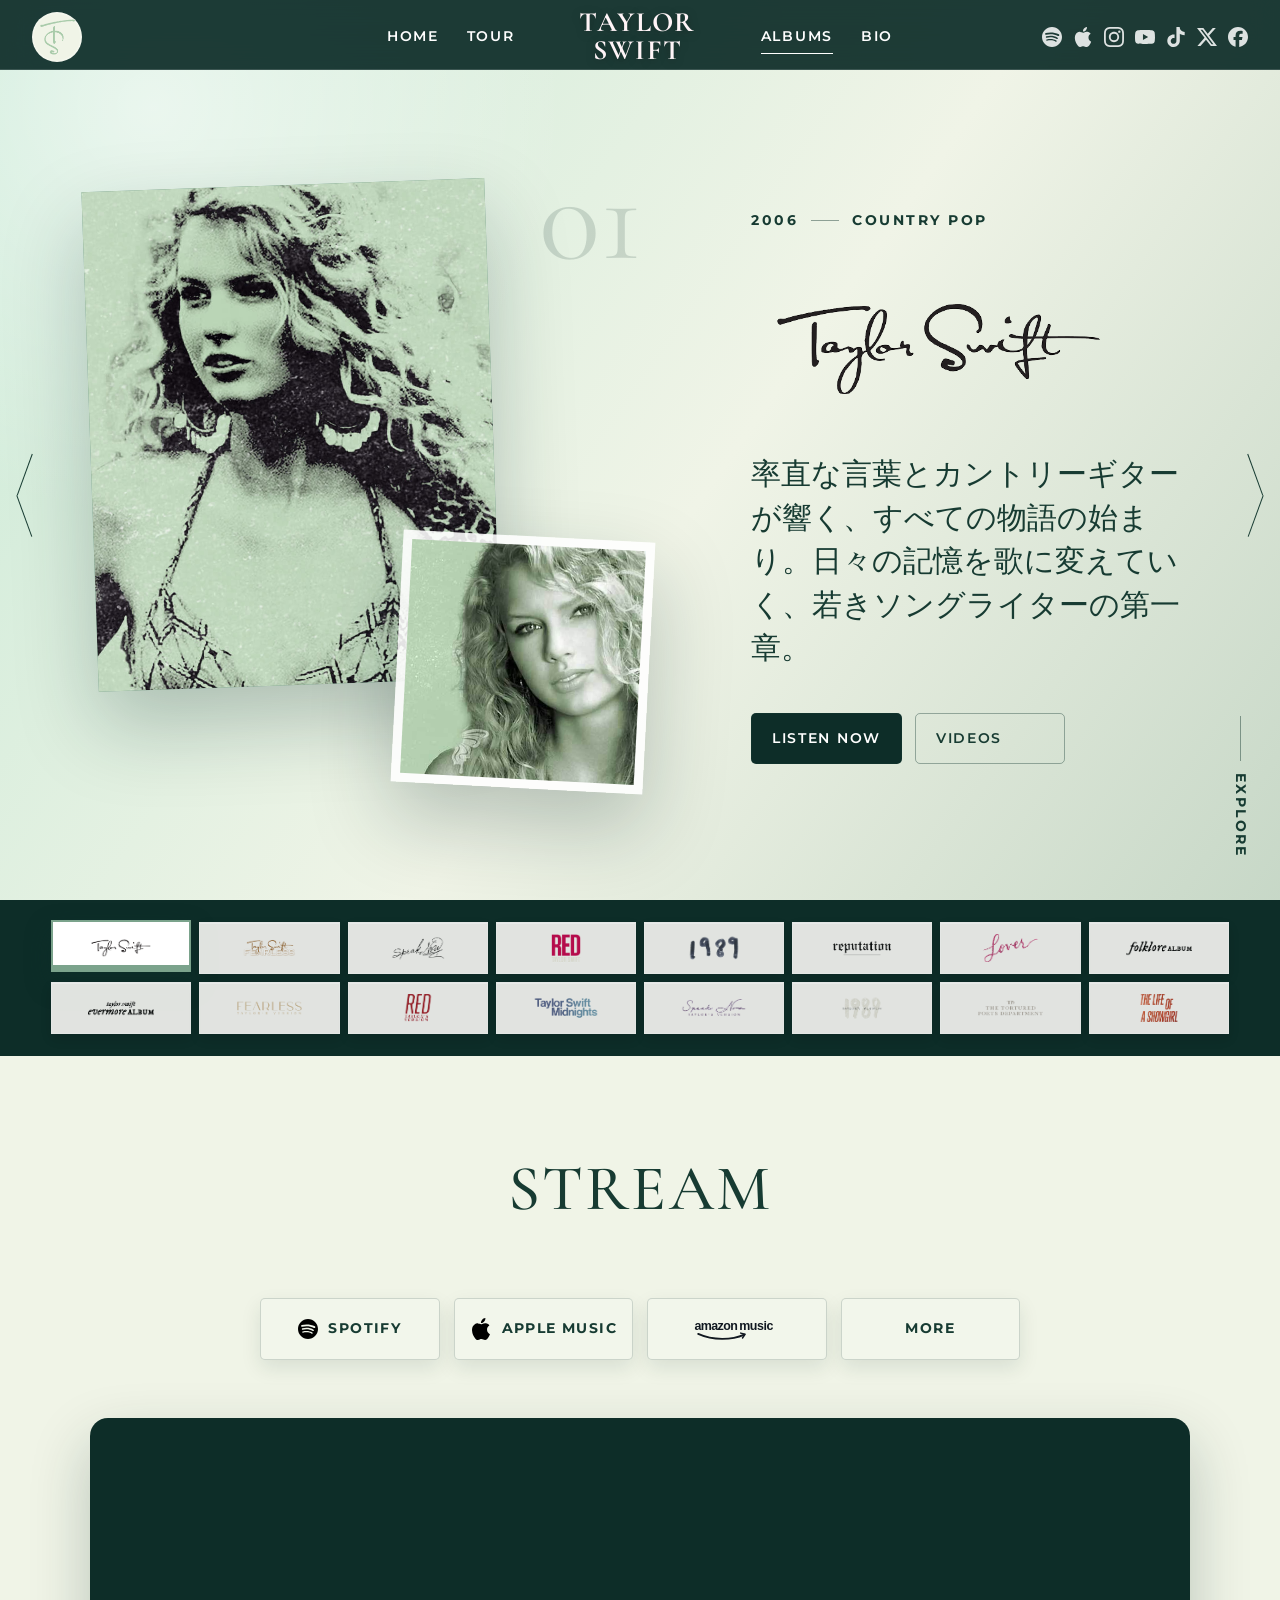
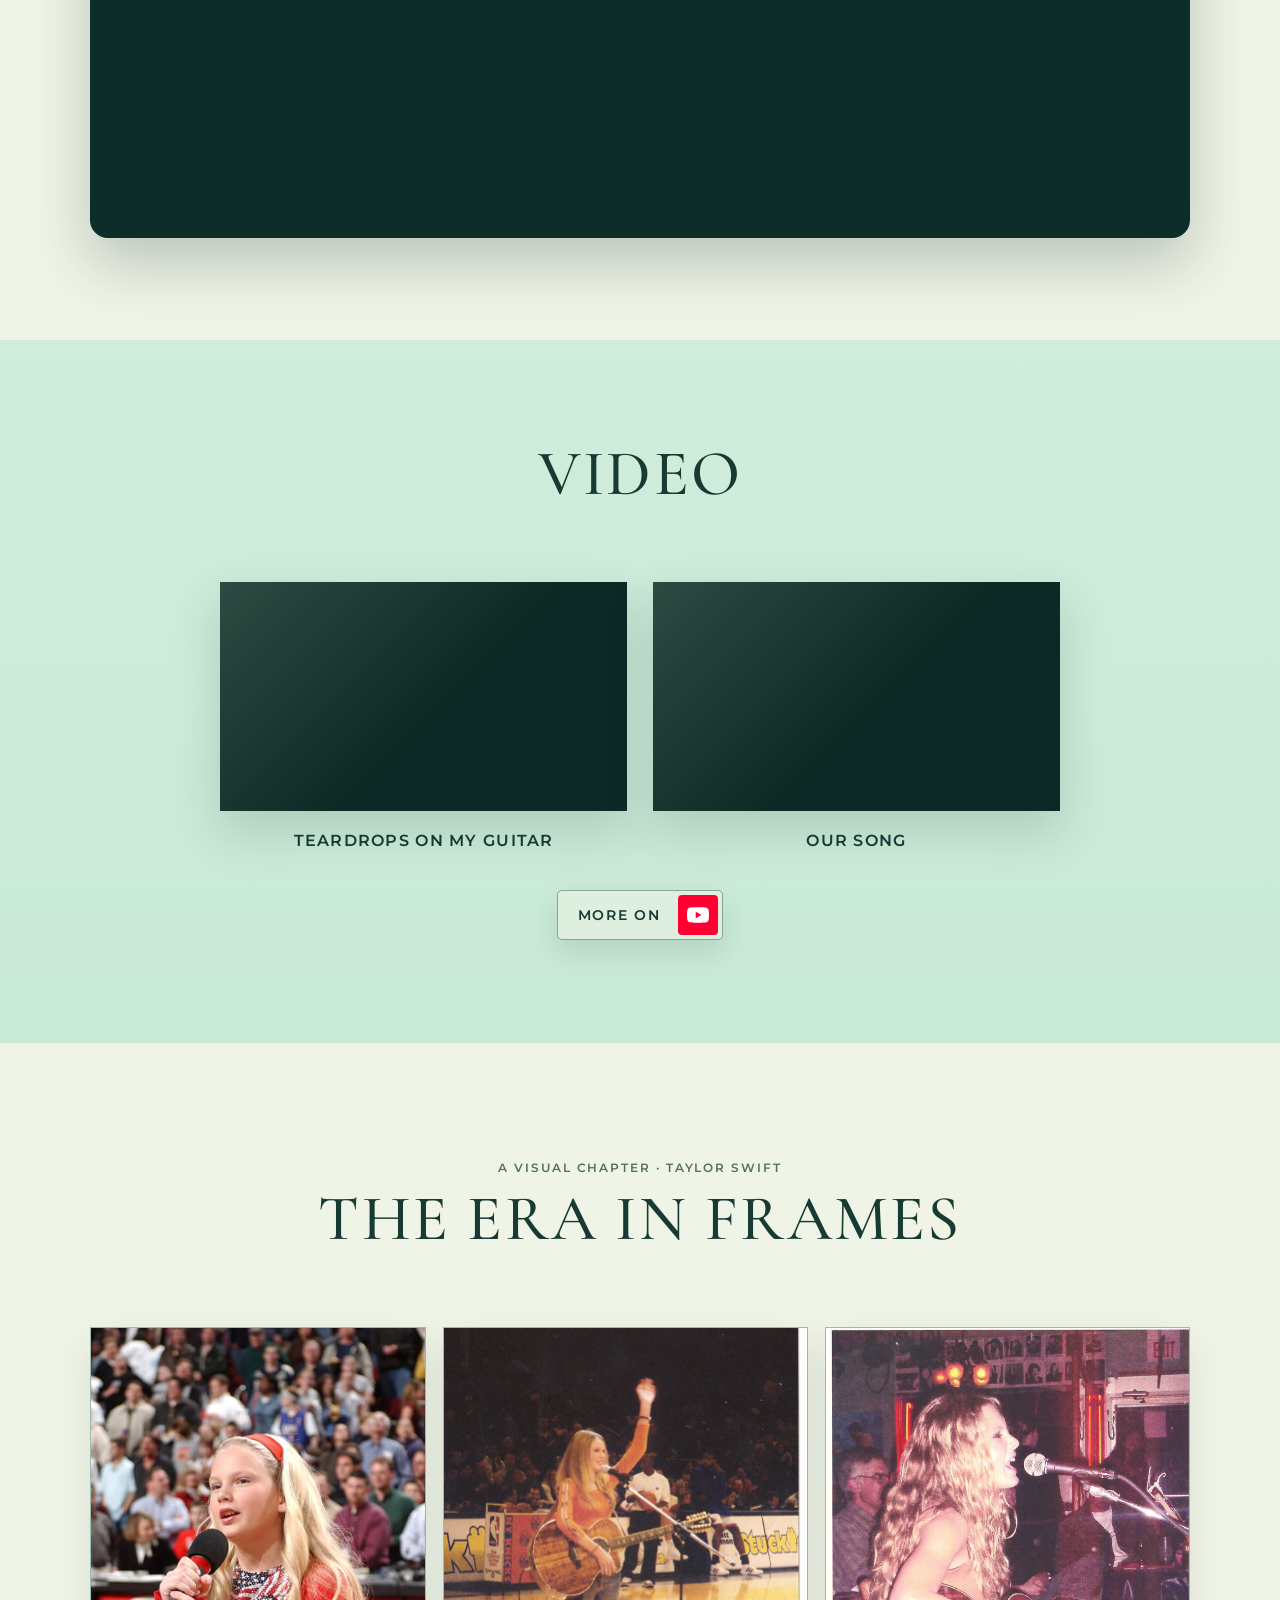
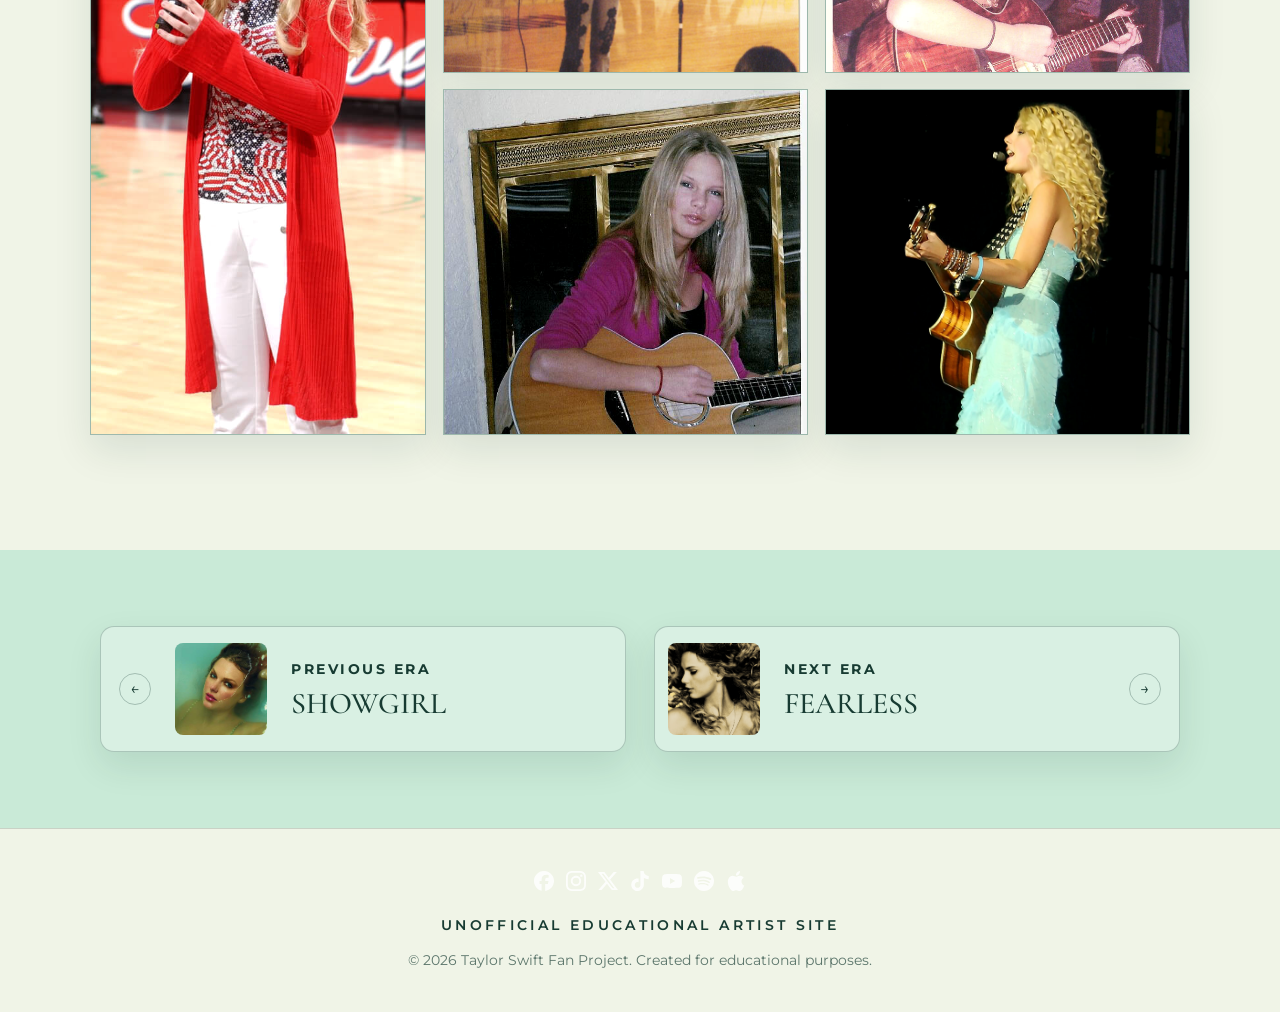
==== commit f1a19f92: "Initial website" ====
--- a/album.html
+++ b/album.html
@@ -81,10 +81,27 @@
                 <img class="album-logo" data-logo src="images/album/debut-logo.png" alt="Taylor Swift">
                 <p class="hero-description" data-description>The first chapter of a songwriting story.</p>
                 <div class="hero-actions">
-                    <a class="button button--solid" href="#listen">LISTEN NOW <span>↓</span></a>
-                    <a class="button" href="#videos">VIDEOS <span>↘</span></a>
+                    <a class="button button--solid" href="#listen">LISTEN NOW</a>
+                    <a class="button" href="#videos">VIDEOS</a>
                 </div>
             </div>
+
+            <nav class="album-side-navigation" aria-label="Quick album navigation">
+                <a class="album-side-link album-side-link--previous" data-previous-side-link href="album.html?album=showgirl" aria-label="Previous album: The Life of a Showgirl">
+                    <span class="album-side-link__symbol" aria-hidden="true">❮</span>
+                    <span class="album-side-link__label" aria-hidden="true">
+                        <small>PREVIOUS ERA</small>
+                        <strong data-previous-side-title>SHOWGIRL</strong>
+                    </span>
+                </a>
+                <a class="album-side-link album-side-link--next" data-next-side-link href="album.html?album=fearless" aria-label="Next album: Fearless">
+                    <span class="album-side-link__symbol" aria-hidden="true">❯</span>
+                    <span class="album-side-link__label" aria-hidden="true">
+                        <small>NEXT ERA</small>
+                        <strong data-next-side-title>FEARLESS</strong>
+                    </span>
+                </a>
+            </nav>
 
             <a class="scroll-cue" href="#era-menu"><span></span>EXPLORE</a>
         </section>
@@ -122,13 +139,16 @@
 
             <div class="video-grid" data-video-grid></div>
 
-            <a class="more-videos" href="https://www.youtube.com/@TaylorSwift/videos" target="_blank" rel="noopener">View More Music &amp; Lyric Videos</a>
+            <a class="more-videos" href="https://www.youtube.com/@TaylorSwift/videos" target="_blank" rel="noopener">
+                <span>MORE ON </span>
+                <span class="more-videos__icon" aria-hidden="true"><img src="icons/youtube.svg" alt=""></span>
+            </a>
         </section>
 
         <section class="photos-section" id="photos" aria-labelledby="photos-title">
             <div class="media-heading">
                 <p class="photos-kicker">A VISUAL CHAPTER · <span data-photos-era>TAYLOR SWIFT</span></p>
-                <h2 id="photos-title">The Era in Frames</h2>
+                <h2 id="photos-title">THE ERA IN FRAMES</h2>
             </div>
 
             <div class="photos-grid" data-photos-grid></div>
--- a/css/album.css
+++ b/css/album.css
@@ -241,7 +241,7 @@
     height: 62vw;
     left: -22vw;
     bottom: -37vw;
-    border: 1px solid color-mix(in srgb, var(--era-ink) 12%, transparent);
+    border:0;
     border-radius: 50%;
 }
 
@@ -284,6 +284,10 @@
     width: 100%;
     height: 100%;
     object-fit: cover;
+}
+
+.hero-portrait img {
+    object-position: center 10%;
 }
 
 .hero-number {
@@ -351,11 +355,152 @@
     justify-content: space-between;
     gap: 20px;
     border: 1px solid color-mix(in srgb, var(--era-ink) 38%, transparent);
-    border-radius: 999px;
+    border-radius: 5px;
     font-size: var(--text-sm);
     font-weight: 700;
     letter-spacing: 0.13em;
     transition: background-color 0.25s ease, color 0.25s ease;
+}
+
+/* Quick previous/next controls stay compact while keeping the full labels available on desktop. */
+.album-side-navigation {
+    position: absolute;
+    z-index: 5;
+    inset: var(--header-height) 0 0;
+    pointer-events: none;
+}
+
+body.menu-open .album-side-navigation {
+    opacity: 0;
+    visibility: hidden;
+}
+
+.album-side-link {
+    position: absolute;
+    top: 50%;
+    display: grid;
+    width: 60px;
+    height: 76px;
+    place-items: center;
+    border: 0;
+    border-radius: 0;
+    background: transparent;
+    color: var(--era-ink);
+    box-shadow: none;
+    transform: translateY(-50%);
+    pointer-events: auto;
+    transition: color 0.22s ease, opacity 0.22s ease;
+}
+
+.album-side-link:hover,
+.album-side-link:focus-visible {
+    color: var(--era-accent);
+}
+
+.album-side-link--previous {
+    left: 10px;
+}
+
+.album-side-link--next {
+    right: 10px;
+}
+
+.album-side-link__symbol {
+    position: relative;
+    width: 46px;
+    height: 54px;
+    font-size: 0;
+    filter: none;
+}
+
+.album-side-link__symbol::before,
+.album-side-link__symbol::after {
+    position: absolute;
+    top: 50%;
+    width: 44px;
+    height: 0.5px;
+    background: currentColor;
+    content: "";
+}
+
+.album-side-link--previous .album-side-link__symbol::before,
+.album-side-link--previous .album-side-link__symbol::after {
+    left: 0;
+    right: auto;
+    transform-origin: left center;
+}
+
+.album-side-link--previous .album-side-link__symbol::before {
+    transform: rotate(70deg);
+}
+
+.album-side-link--previous .album-side-link__symbol::after {
+    transform: rotate(-70deg);
+}
+
+.album-side-link--next .album-side-link__symbol::before,
+.album-side-link--next .album-side-link__symbol::after {
+    right: 0;
+    left: auto;
+    transform-origin: right center;
+}
+
+.album-side-link--next .album-side-link__symbol::before {
+    transform: rotate(-70deg);
+}
+
+.album-side-link--next .album-side-link__symbol::after {
+    transform: rotate(70deg);
+}
+
+.album-side-link__label {
+    position: absolute;
+    top: 50%;
+    display: grid;
+    width: max-content;
+    max-width: 190px;
+    min-width: 142px;
+    padding: 10px 13px;
+    gap: 2px;
+    border: 1px solid color-mix(in srgb, var(--era-ink) 24%, transparent);
+    border-radius: 5px;
+    background: color-mix(in srgb, var(--era-soft) 94%, white 6%);
+    color: var(--era-ink);
+    box-shadow: 0 12px 30px color-mix(in srgb, var(--era-dark) 14%, transparent);
+    opacity: 0;
+    transform: translateY(-50%);
+    transition: opacity 0.18s ease;
+}
+
+.album-side-link--previous .album-side-link__label {
+    left: calc(100% + 8px);
+    text-align: left;
+}
+
+.album-side-link--next .album-side-link__label {
+    right: calc(100% + 8px);
+    text-align: right;
+}
+
+.album-side-link:hover .album-side-link__label,
+.album-side-link:focus-visible .album-side-link__label {
+    opacity: 1;
+}
+
+.album-side-link__label small {
+    font-size: 0.625rem;
+    font-weight: 700;
+    letter-spacing: 0.15em;
+}
+
+.album-side-link__label strong {
+    overflow: hidden;
+    font-family: var(--serif);
+    font-size: var(--text-md);
+    font-weight: 600;
+    line-height: 1.15;
+    text-overflow: ellipsis;
+    white-space: nowrap;
 }
 
 .button:hover,
@@ -465,10 +610,13 @@
 }
 
 
-/* Shared section title */
-
-.section-title {
+/* Shared section titles */
+
+.section-title,
+.media-heading {
     margin-bottom: clamp(45px, 6vw, 78px);
+    padding-bottom: 0;
+    border-bottom: 0;
     text-align: center;
 }
 
@@ -479,7 +627,8 @@
     letter-spacing: 0.25em;
 }
 
-.section-title h2 {
+.section-title h2,
+.media-heading h2 {
     max-width: 980px;
     margin: 0 auto;
     font-family: var(--serif);
@@ -584,20 +733,6 @@
     margin-inline: auto;
 }
 
-.media-heading {
-    margin-bottom: clamp(36px, 5vw, 58px);
-    padding-bottom: 20px;
-    border-bottom: 1px solid color-mix(in srgb, var(--era-ink) 52%, transparent);
-    text-align: center;
-}
-
-.media-heading h2 {
-    margin: 0;
-    font-size: clamp(var(--text-md), 3vw, var(--text-lg));
-    font-weight: 600;
-    line-height: 1.3;
-}
-
 .video-grid {
     display: grid;
     grid-template-columns: repeat(3, minmax(0, 1fr));
@@ -653,18 +788,43 @@
 .more-videos {
     display: flex;
     width: fit-content;
-    min-height: 43px;
-    margin-top: 38px;
-    padding: 12px 30px;
+    min-height:38px auto 0;
+    margin: 38px auto 0;
+    padding: 4px 4px 4px 20px;
     align-items: center;
     justify-content: center;
-    border: 1px solid color-mix(in srgb, var(--era-ink) 36%, transparent);
-    border-radius: 0;
-    background: var(--era-dark);
-    color: #fff;
+    gap: 18px;
+    border: 1px solid color-mix(in srgb, var(--era-ink) 42%, transparent);
+    border-radius: 5px;
+    background: color-mix(in srgb, var(--era-soft) 52%, transparent);
+    color: var(--era-ink);
     font-size: var(--text-sm);
     font-weight: 700;
-    letter-spacing: 0.04em;
+    letter-spacing: 0.11em;
+    box-shadow: 0 12px 28px color-mix(in srgb, var(--era-dark) 12%, transparent);
+    transition: background-color 0.22s ease, border-color 0.22s ease, box-shadow 0.22s ease;
+}
+
+.more-videos:hover,
+.more-videos:focus-visible {
+    border-color: color-mix(in srgb, var(--era-ink) 68%, transparent);
+    background: color-mix(in srgb, var(--era-soft) 78%, white);
+    box-shadow: 0 15px 34px color-mix(in srgb, var(--era-dark) 17%, transparent);
+}
+
+.more-videos__icon {
+    display: grid;
+    width: 40px;
+    height: 40px;
+    place-items: center;
+    border-radius: 4px;
+    background: #ff0033;
+}
+
+.more-videos__icon img {
+    width: 22px;
+    height: 22px;
+    filter: brightness(0) invert(1);
 }
 
 
@@ -933,6 +1093,11 @@
         gap: 70px;
     }
 
+    .album-side-navigation {
+    inset: calc(var(--header-height) + 45px) 0 auto;
+    height: max(58vh, 480px);
+}
+
     .hero-art {
         width: min(610px, 100%);
         height: 58vh;
@@ -978,6 +1143,41 @@
 }
 
 @media (max-width: 580px) {
+    .album-side-link {
+        width: 44px;
+        height: 54px;
+        opacity: 0.9;
+    }
+
+    
+.album-side-navigation {
+    height: max(51vh, 390px);
+}
+
+    .album-side-link--previous {
+        left: 3px;
+    }
+
+    .album-side-link--next {
+        right: 3px;
+    }
+
+    .album-side-link__symbol {
+        width: 34px;
+        height: 40px;
+        font-size: 0;
+    }
+
+    .album-side-link__symbol::before,
+    .album-side-link__symbol::after {
+        width: 32px;
+        height: 0.5px;
+    }
+
+    .album-side-link__label {
+        display: none;
+    }
+
     .era-menu {
         padding-inline: 14px;
     }
@@ -1039,6 +1239,15 @@
         grid-template-columns: 1fr;
     }
 
+    .more-videos {
+        max-width: 100%;
+        min-height: 48px;
+        padding-left: 17px;
+        gap: 14px;
+        font-size: var(--text-xs);
+        white-space: nowrap;
+    }
+
     .photos-grid {
         width: 100%;
         margin-top: 34px;
--- a/css/global.css
+++ b/css/global.css
@@ -7,6 +7,7 @@
     --header-height: var(--site-header-height);
     --nav-height: var(--site-header-height);
     --site-radius: 0;
+    --site-button-radius: 5px;
     --site-focus: #d9b7c3;
     --text-xs: .75rem;
     --text-sm: .875rem;
@@ -152,7 +153,7 @@
     border-radius: var(--site-radius);
 }
 
-/* Square buttons use one clear, editorial style across the site. */
+/* Shared CTA language: compact type, subtle corners, and motion-free feedback. */
 .button,
 .pill-button,
 .tour-preview__link,
@@ -160,12 +161,42 @@
 .home-bio__link,
 .bio-impact__copy a,
 .playlist-card a {
-    border-radius: 0;
+    min-height: 46px;
+    border-radius: var(--site-button-radius);
     font-family: var(--site-font-body);
     font-size: var(--text-sm);
     font-weight: 600;
     letter-spacing: .12em;
     text-transform: uppercase;
+    transition-property: background-color, border-color, color, opacity, box-shadow;
+    transition-duration: .22s;
+    transition-timing-function: ease;
+}
+
+.button:hover,
+.button:focus-visible,
+.pill-button:hover,
+.pill-button:focus-visible,
+.tour-preview__link:hover,
+.tour-preview__link:focus-visible,
+.more-videos:hover,
+.more-videos:focus-visible,
+.home-bio__link:hover,
+.home-bio__link:focus-visible,
+.bio-impact__copy a:hover,
+.bio-impact__copy a:focus-visible,
+.playlist-card a:hover,
+.playlist-card a:focus-visible,
+.stream-links a:hover,
+.stream-links a:focus-visible,
+.home-albums__more-button:hover,
+.home-albums__more-button:focus-visible {
+    transform: none !important;
+}
+
+.stream-links a,
+.home-albums__more-button {
+    border-radius: var(--site-button-radius);
 }
 
 /* The Home palette excludes the Albums section, whose era colors stay unchanged. */
@@ -607,3 +638,126 @@
         font-size: 14px;
     }
 }
+
+/* Final header identity: bright, legible wordmarks with one consistent hierarchy. */
+body .site-header .main-nav .nav-brand.site-logo,
+body .site-header .main-nav .nav-brand.brand,
+body .site-header .mobile-menu .nav-brand.site-logo,
+body .site-header .mobile-menu .nav-brand.brand {
+    color: #fff4f7;
+    text-shadow: 0 2px 10px rgba(0, 0, 0, 0.35);
+}
+
+body .site-header .main-nav .nav-brand.site-logo span,
+body .site-header .main-nav .nav-brand.brand span,
+body .site-header .mobile-menu .nav-brand.site-logo span,
+body .site-header .mobile-menu .nav-brand.brand span {
+    font-size: 28px;
+    font-weight: 700;
+    line-height: 0.82;
+    letter-spacing: 0.05em;
+}
+
+.tour-page .navbar .main-logo.nav-brand,
+.tour-page .mobile-menu .tour-mobile-logo {
+    color: #fff4f7;
+    font-family: var(--site-font-display);
+    text-shadow: 0 2px 10px rgba(0, 0, 0, 0.35);
+}
+
+.tour-page .navbar .main-logo.nav-brand strong:first-child,
+.tour-page .mobile-menu .tour-mobile-logo strong:first-child {
+    font-size: 24px;
+    font-weight: 700;
+    line-height: 1.1;
+    letter-spacing: 0.02em;
+}
+
+.tour-page .navbar .main-logo.nav-brand strong:last-child,
+.tour-page .mobile-menu .tour-mobile-logo strong:last-child {
+    margin-top: 3px;
+    font-size: 18px;
+    font-weight: 700;
+    line-height: 1.1;
+    letter-spacing: 0.08em;
+}
+
+/* Social marks remain secondary to the wordmark, but no longer look faded. */
+body .site-header .header-socials a,
+body .navbar .socials a,
+body .footer-socials a {
+    opacity: 0.85;
+    transition: opacity 0.2s ease;
+}
+
+body .site-header .header-socials img,
+body .navbar .socials img,
+body .footer-socials img {
+    filter: brightness(0) invert(1);
+}
+
+body .site-header .header-socials a:hover,
+body .site-header .header-socials a:focus-visible,
+body .navbar .socials a:hover,
+body .navbar .socials a:focus-visible,
+body .footer-socials a:hover,
+body .footer-socials a:focus-visible {
+    opacity: 1;
+    transform: none;
+}
+
+@media (max-width: 900px) {
+    body .site-header .main-nav .nav-brand.site-logo span,
+    body .site-header .main-nav .nav-brand.brand span,
+    body .site-header .mobile-menu .nav-brand.site-logo span,
+    body .site-header .mobile-menu .nav-brand.brand span {
+        font-size: 24px;
+    }
+
+    .tour-page .navbar > .nav-links > .main-logo.nav-brand strong:first-child,
+    .tour-page .mobile-menu .tour-mobile-logo strong:first-child {
+        font-size: 22px;
+    }
+
+    .tour-page .navbar > .nav-links > .main-logo.nav-brand strong:last-child,
+    .tour-page .mobile-menu .tour-mobile-logo strong:last-child {
+        margin-top: 3px;
+        font-size: 17px;
+        letter-spacing: 0.08em;
+    }
+}
+
+@media (max-width: 480px) {
+    body .site-header .main-nav .nav-brand.site-logo span,
+    body .site-header .main-nav .nav-brand.brand span,
+    body .site-header .mobile-menu .nav-brand.site-logo span,
+    body .site-header .mobile-menu .nav-brand.brand span {
+        font-size: 24px;
+    }
+
+    .tour-page .navbar > .nav-links > .main-logo.nav-brand strong:first-child,
+    .tour-page .mobile-menu .tour-mobile-logo strong:first-child {
+        font-size: 22px;
+    }
+
+    .tour-page .navbar > .nav-links > .main-logo.nav-brand strong:last-child,
+    .tour-page .mobile-menu .tour-mobile-logo strong:last-child {
+        font-size: 17px;
+    }
+}
+
+/* HOME — after scrolling */
+.home-page .site-header.is-scrolled,
+
+/* TOUR */
+.tour-page .navbar,
+
+/* ALBUM */
+.album-page .site-header,
+
+/* BIO */
+.bio-page .site-header {
+    height: 70px !important;
+    min-height: 70px !important;
+}
+
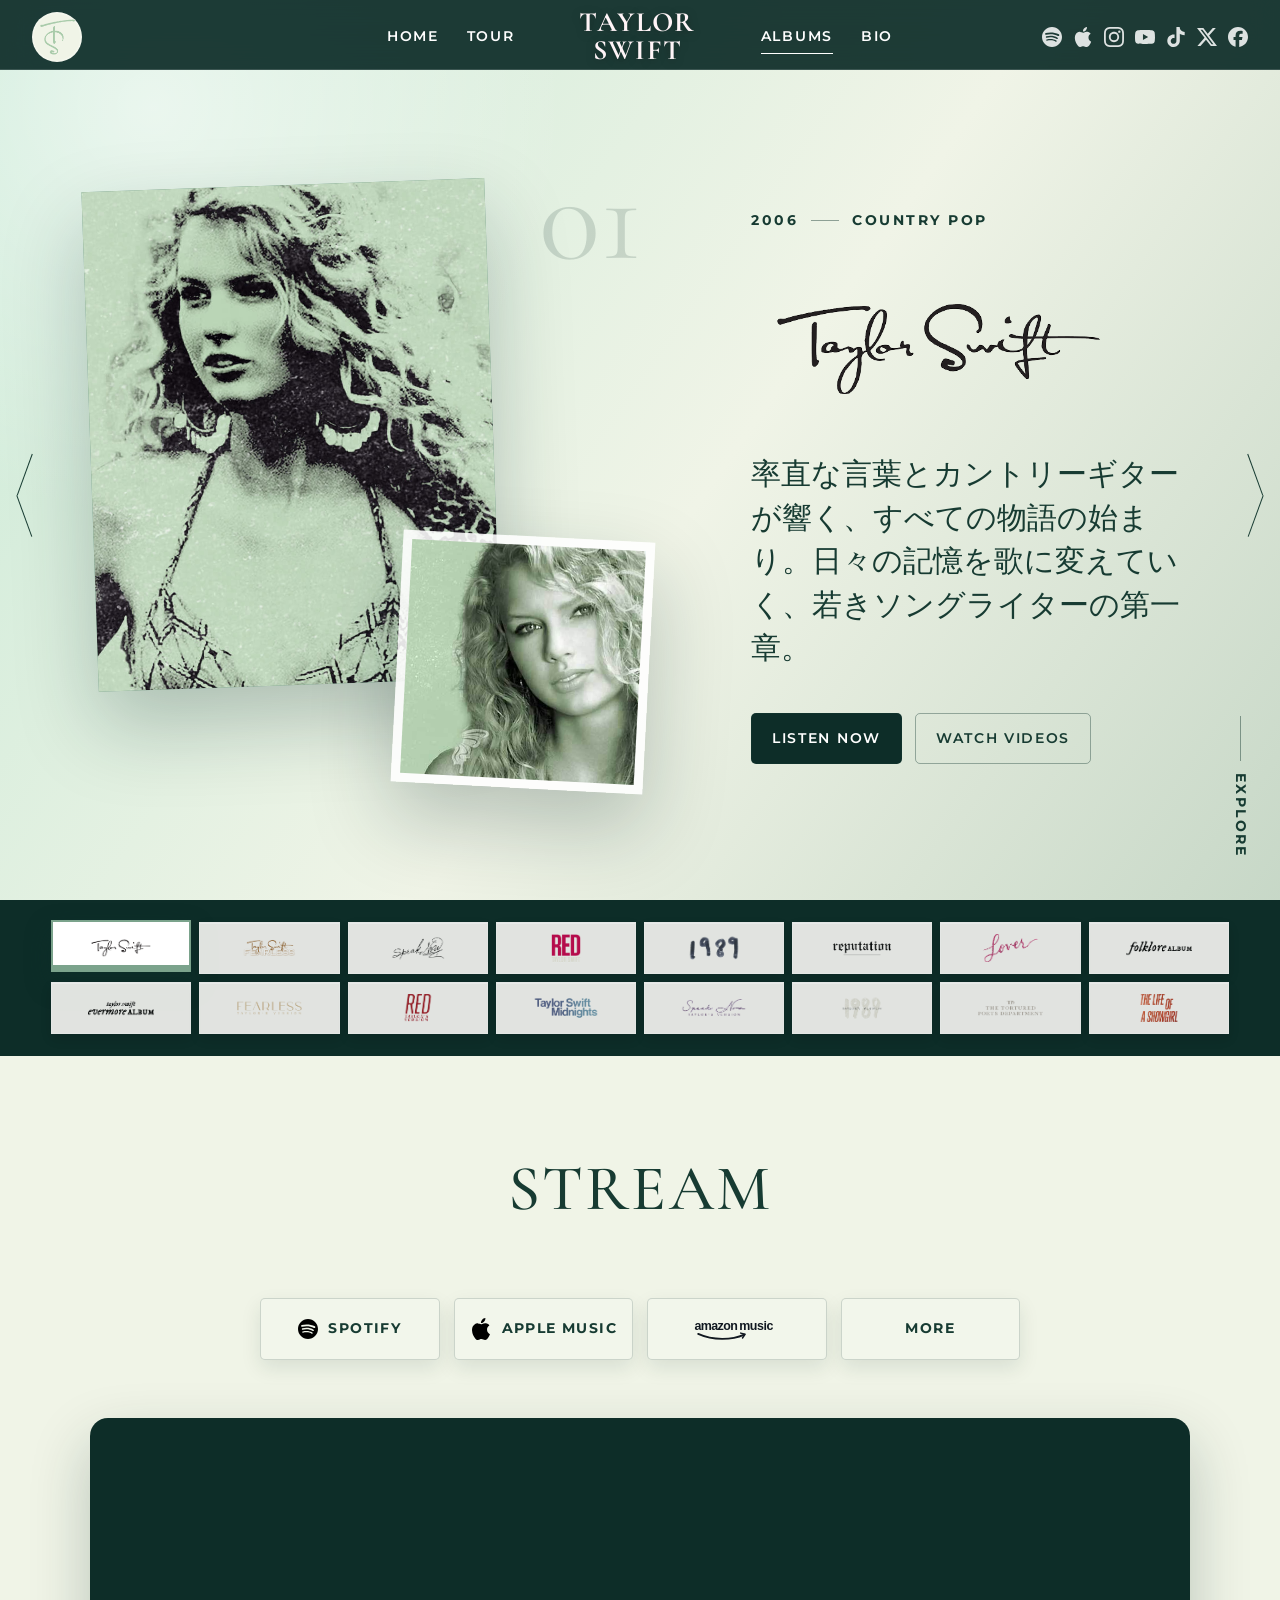
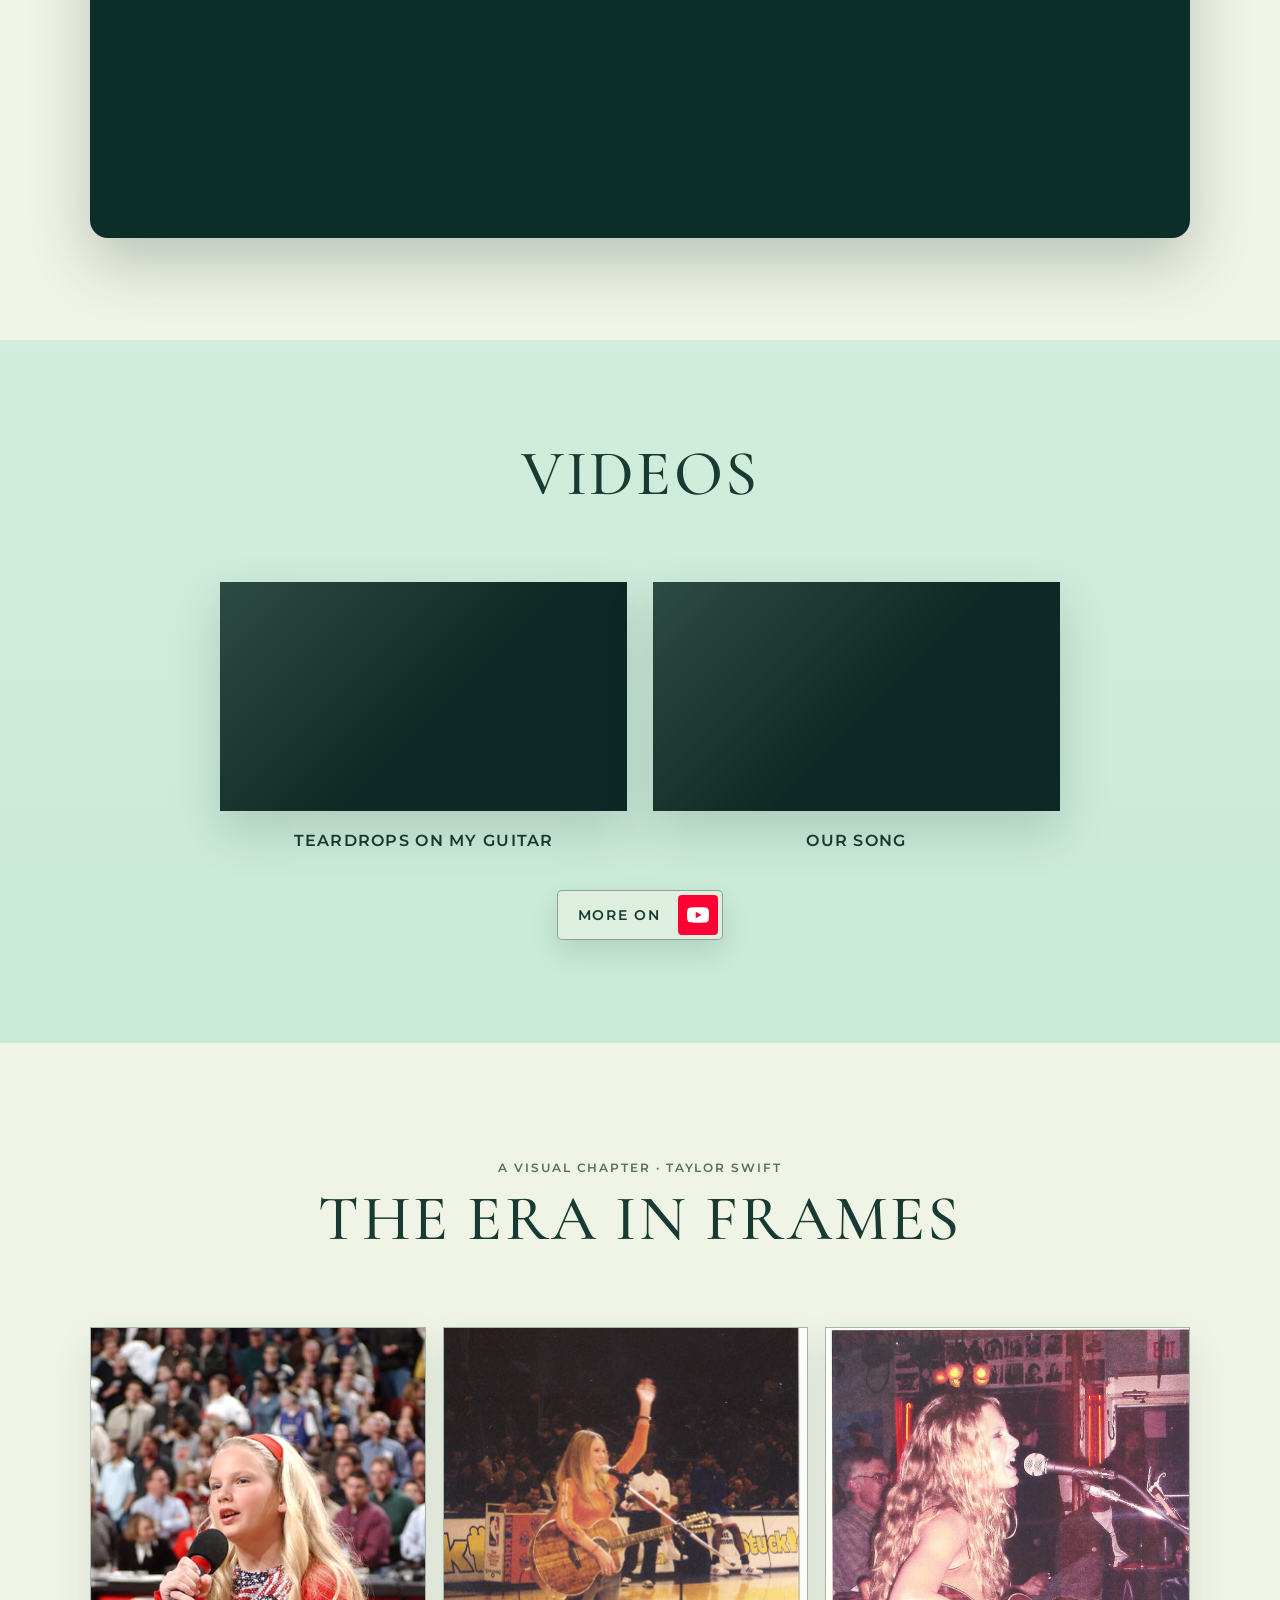
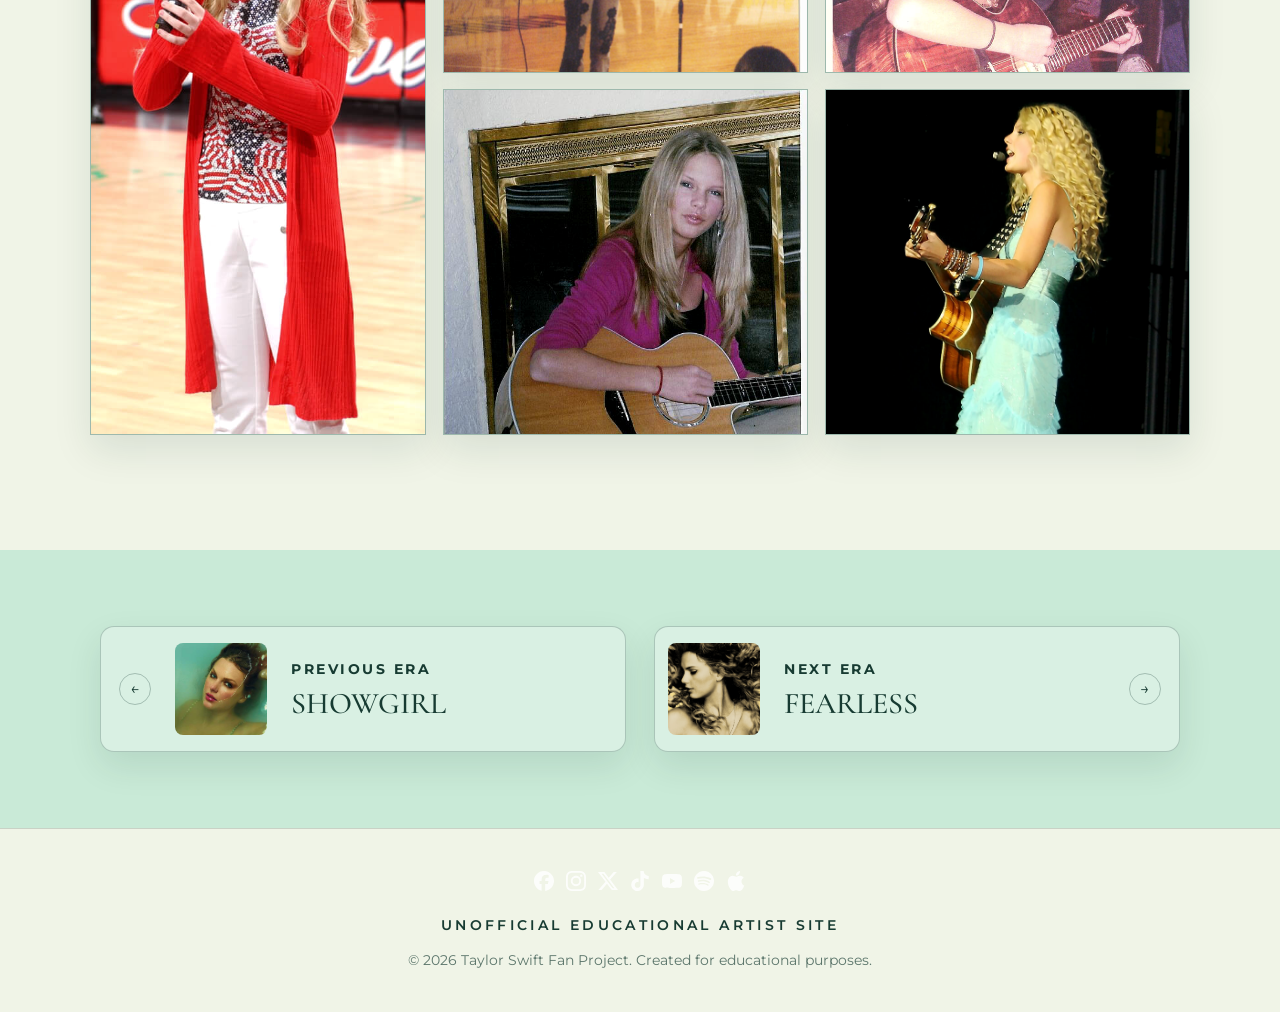
==== commit 35ef25b3: "Update album.html" ====
--- a/album.html
+++ b/album.html
@@ -82,7 +82,7 @@
                 <p class="hero-description" data-description>The first chapter of a songwriting story.</p>
                 <div class="hero-actions">
                     <a class="button button--solid" href="#listen">LISTEN NOW</a>
-                    <a class="button" href="#videos">VIDEOS</a>
+                    <a class="button" href="#videos">WATCH VIDEOS</a>
                 </div>
             </div>
 
@@ -134,7 +134,7 @@
 
         <section class="video-section" id="videos" aria-labelledby="videos-title">
             <div class="media-heading">
-                <h2 id="videos-title">VIDEO</h2>
+                <h2 id="videos-title">VIDEOS</h2>
             </div>
 
             <div class="video-grid" data-video-grid></div>
